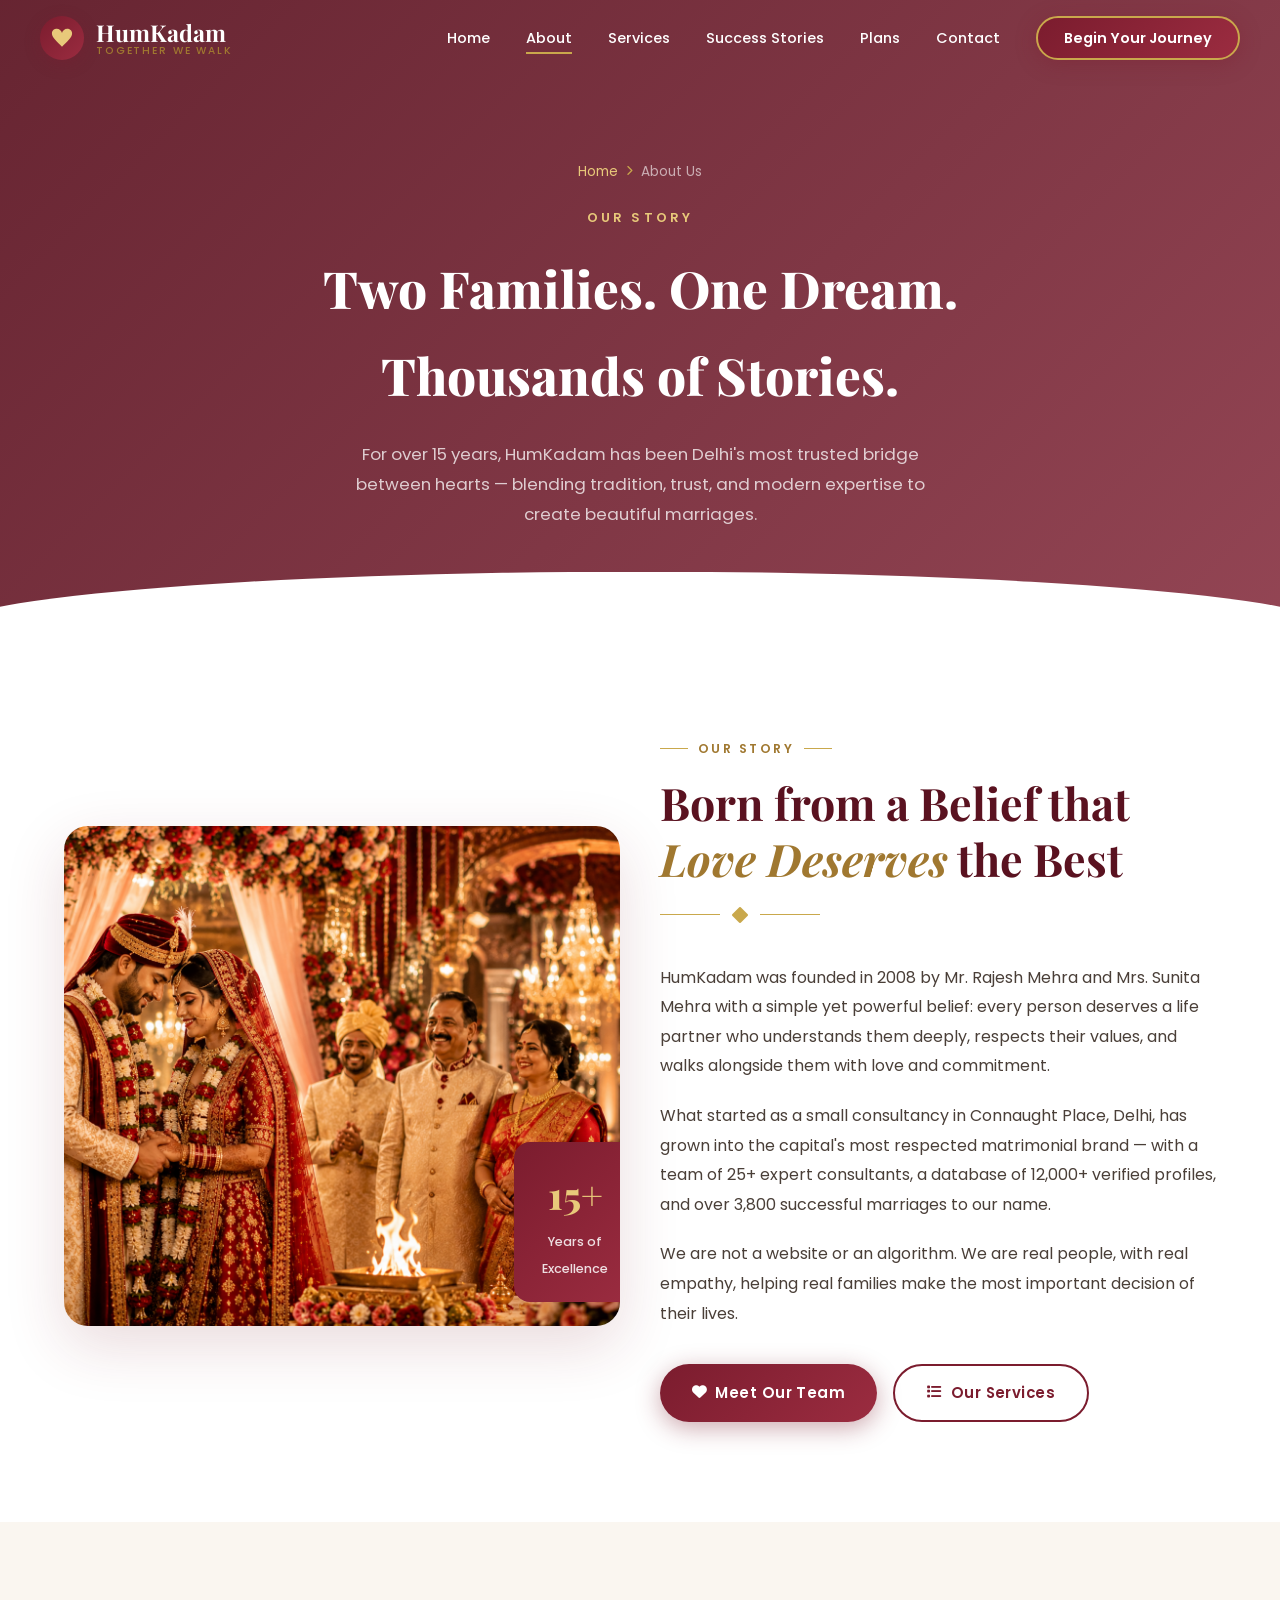
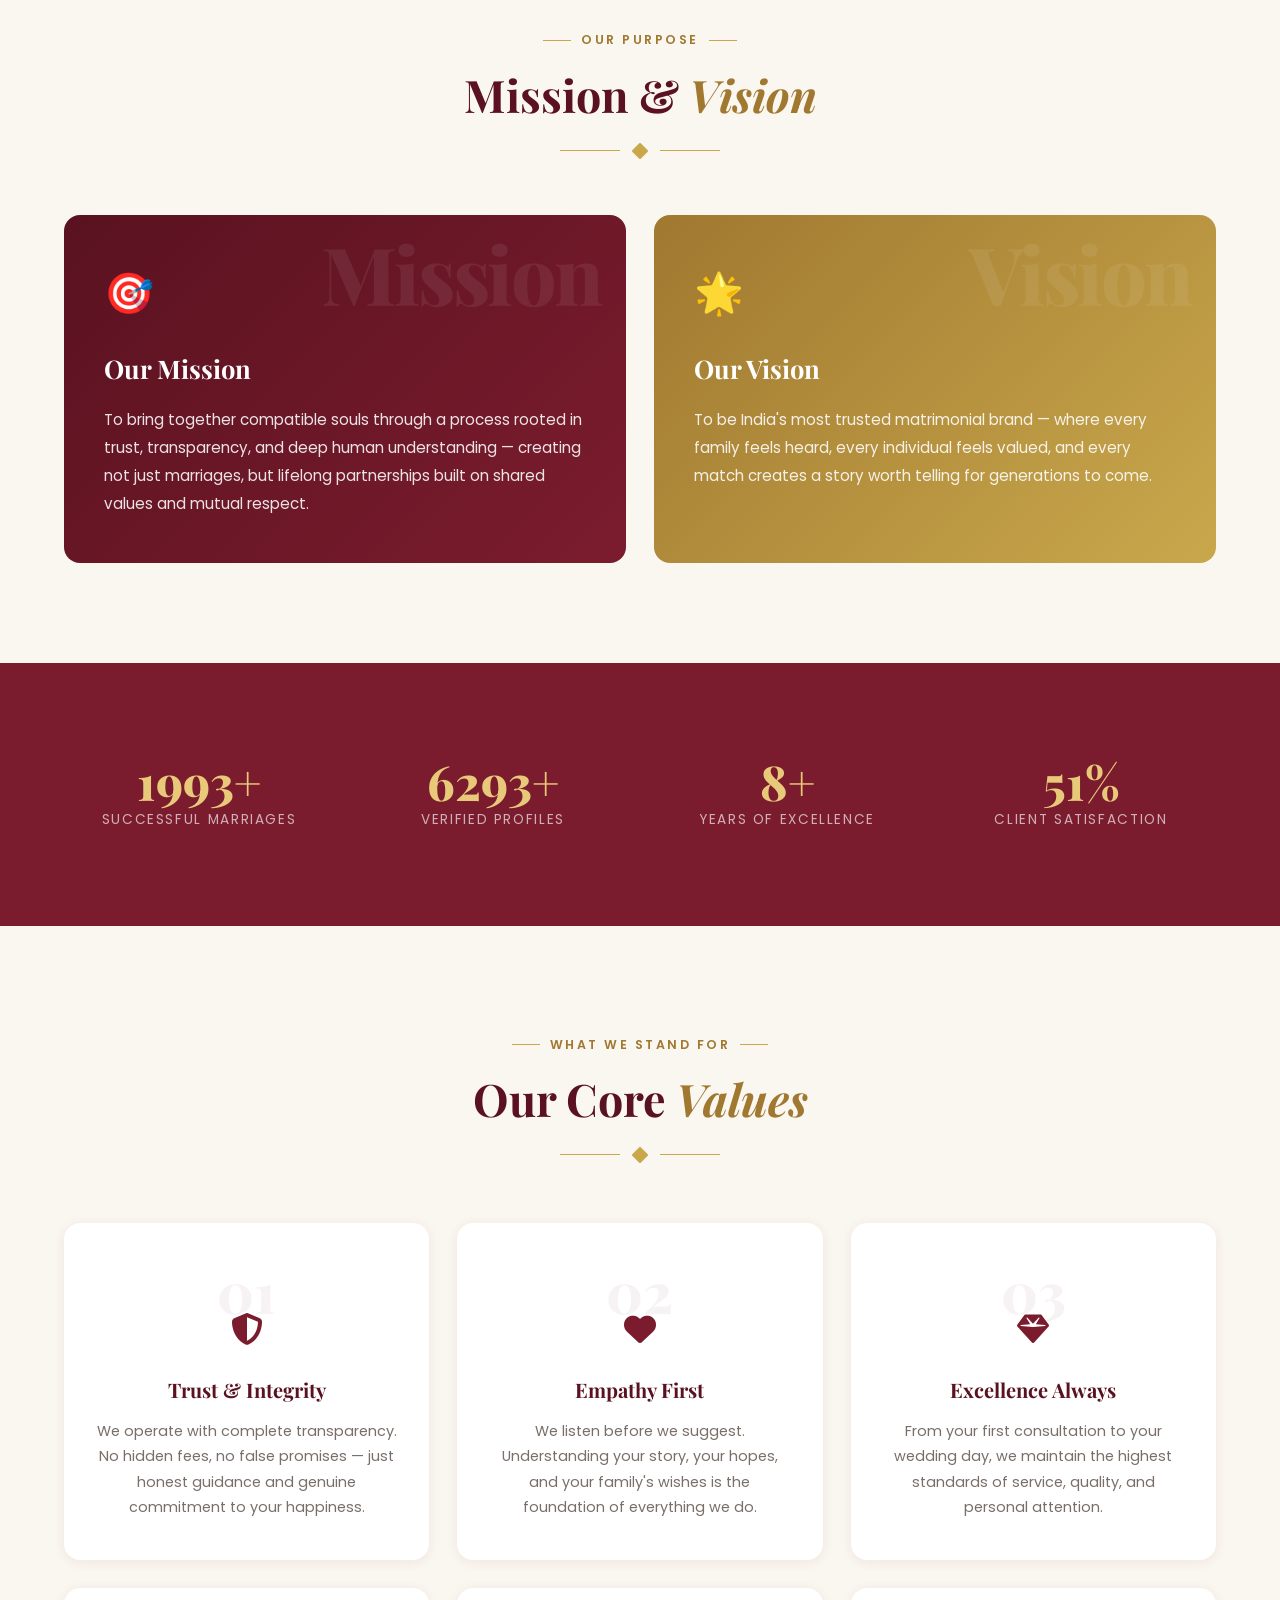
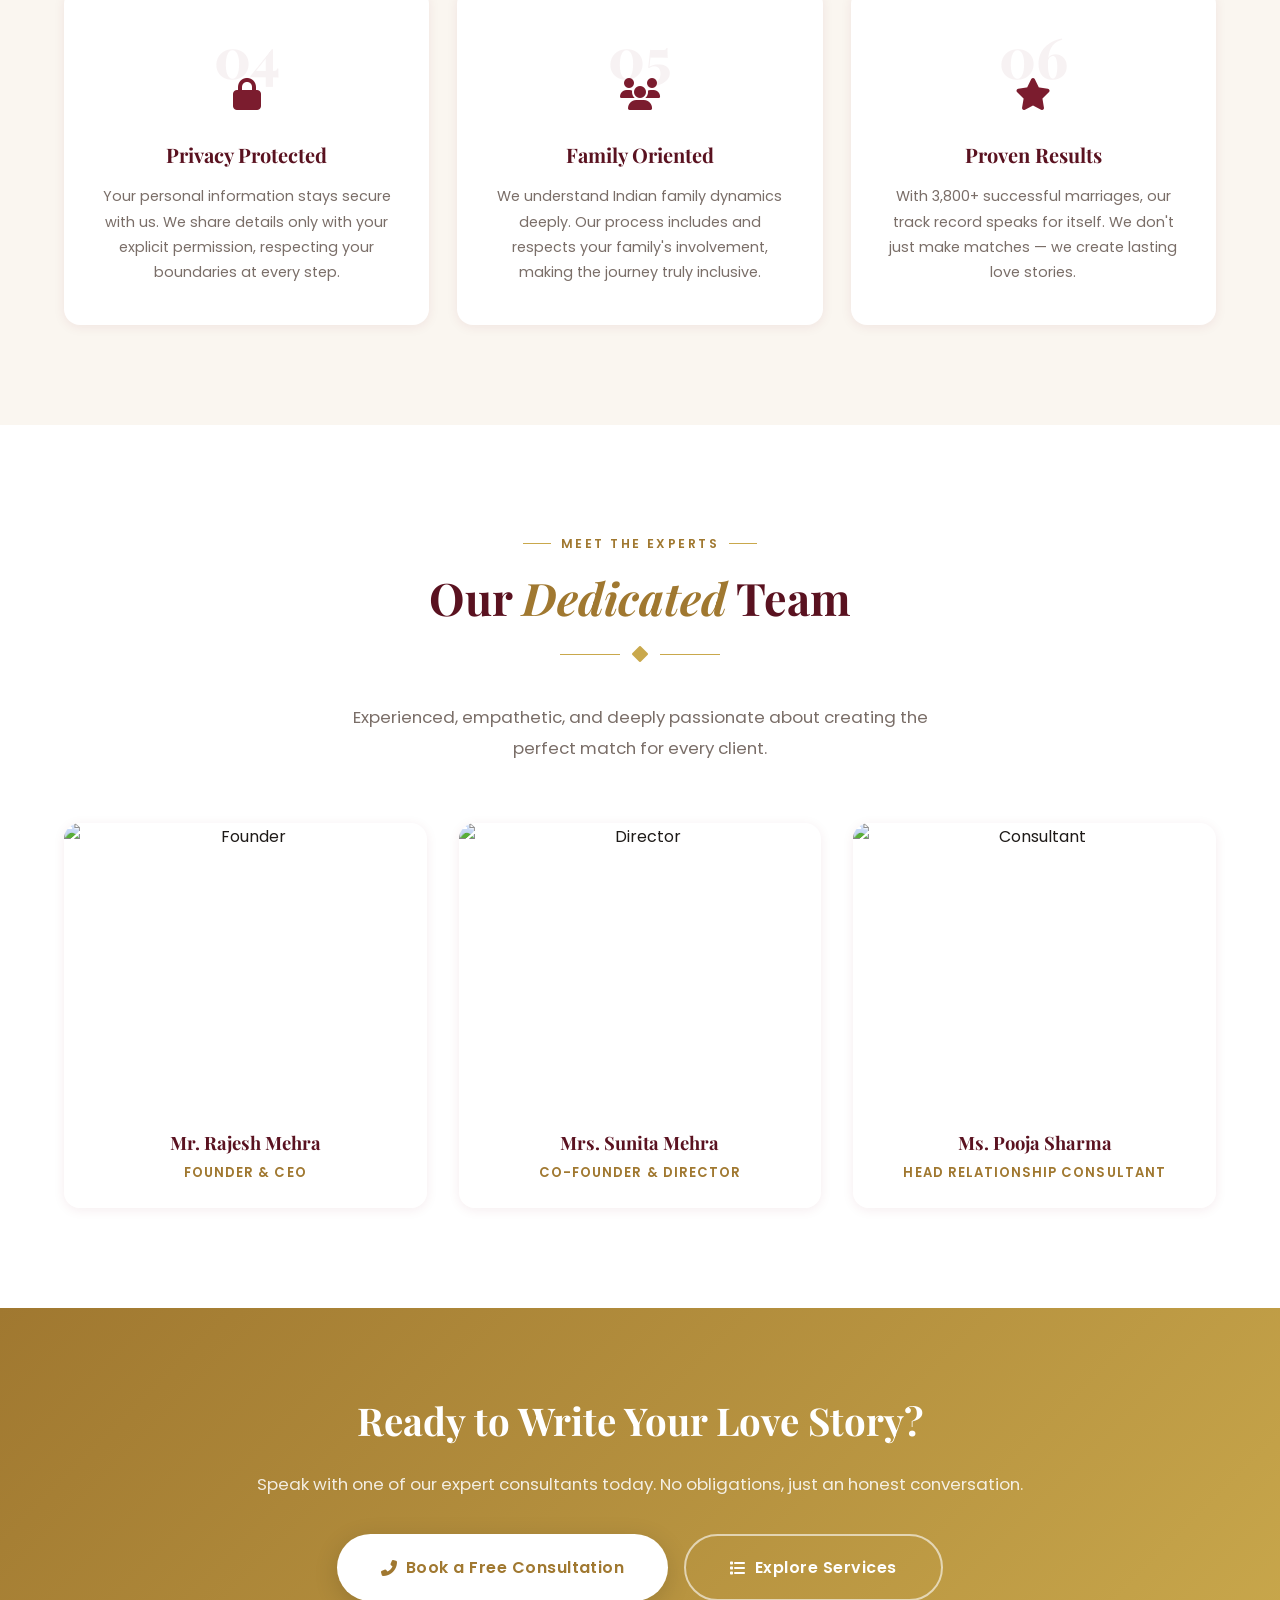
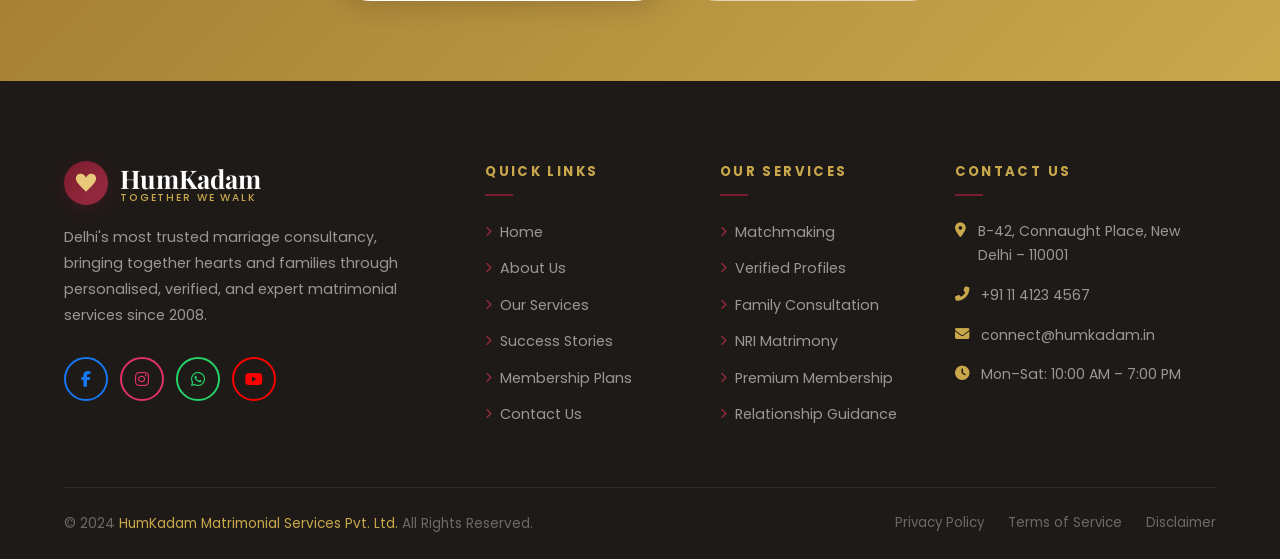
==== about.html @ 9e3611af "first commit" ====
<!DOCTYPE html>
<html lang="en">
<head>
  <meta charset="UTF-8" />
  <meta name="viewport" content="width=device-width, initial-scale=1.0" />
  <title>About Us – HumKadam | Delhi's Trusted Marriage Consultancy</title>
  <meta name="description" content="Learn about HumKadam, Delhi's most trusted marriage consultancy. Our mission, values, expert team, and 15+ years of bringing hearts together." />
  <link rel="stylesheet" href="css/style.css" />
  <link rel="stylesheet" href="https://cdnjs.cloudflare.com/ajax/libs/font-awesome/6.5.1/css/all.min.css" />
  <style>
    .about-mission { background: var(--white); }
    .mission-vision-grid {
      display: grid;
      grid-template-columns: 1fr 1fr;
      gap: 28px;
      margin-top: 56px;
    }
    .mv-card {
      border-radius: var(--radius-md);
      padding: 44px 40px;
      position: relative;
      overflow: hidden;
    }
    .mv-card.mission { background: linear-gradient(135deg, var(--maroon-dark), var(--maroon)); color: #fff; }
    .mv-card.vision { background: linear-gradient(135deg, var(--gold-dark), var(--gold)); color: #fff; }
    .mv-card::before {
      content: attr(data-label);
      position: absolute;
      top: -10px; right: 24px;
      font-family: var(--font-display);
      font-size: 5rem;
      font-weight: 800;
      opacity: 0.07;
      letter-spacing: -0.03em;
      pointer-events: none;
    }
    .mv-icon { font-size: 2.5rem; margin-bottom: 20px; }
    .mv-card h3 { font-family: var(--font-display); font-size: 1.6rem; margin-bottom: 16px; }
    .mv-card p { font-size: 0.95rem; line-height: 1.85; opacity: 0.88; }
    .trust-numbers { background: var(--maroon); padding: 70px 0; }
    .trust-numbers-grid { display: grid; grid-template-columns: repeat(4, 1fr); gap: 24px; text-align: center; }
    .trust-num-item { padding: 24px 16px; }
    .trust-num-item .big { font-family: var(--font-display); font-size: 3rem; font-weight: 800; color: var(--gold-light); display: block; line-height: 1; }
    .trust-num-item .label { font-size: 0.85rem; color: rgba(255,255,255,0.65); margin-top: 8px; text-transform: uppercase; letter-spacing: 0.12em; }
    @media (max-width: 768px) {
      .mission-vision-grid { grid-template-columns: 1fr; }
      .trust-numbers-grid { grid-template-columns: repeat(2, 1fr); }
    }
  </style>
</head>
<body>

  <nav class="navbar scrolled" id="navbar" data-transparent="false">
    <div class="nav-inner">
      <a class="nav-logo" href="index.html">
        <div class="nav-logo-icon">
          <svg viewBox="0 0 24 24"><path d="M12 21.593c-5.63-5.539-11-10.297-11-14.402 0-3.791 3.068-5.191 5.281-5.191 1.312 0 4.151.501 5.719 4.457 1.59-3.968 4.464-4.447 5.726-4.447 2.54 0 5.274 1.621 5.274 5.181 0 4.069-5.136 8.625-11 14.402z"/></svg>
        </div>
        <div class="nav-logo-text">
          <span class="nav-logo-name">HumKadam</span>
          <span class="nav-logo-tagline">Together We Walk</span>
        </div>
      </a>
      <ul class="nav-links">
        <li><a href="index.html">Home</a></li>
        <li><a href="about.html" class="active">About</a></li>
        <li><a href="services.html">Services</a></li>
        <li><a href="success-stories.html">Success Stories</a></li>
        <li><a href="plans.html">Plans</a></li>
        <li><a href="contact.html">Contact</a></li>
        <li><a href="contact.html" class="nav-cta">Begin Your Journey</a></li>
      </ul>
      <button class="hamburger" id="hamburger"><span></span><span></span><span></span></button>
    </div>
  </nav>
  <div class="mobile-menu" id="mobileMenu">
    <a href="index.html">Home</a><a href="about.html">About Us</a>
    <a href="services.html">Services</a><a href="success-stories.html">Success Stories</a>
    <a href="plans.html">Plans</a><a href="contact.html">Contact</a>
    <a href="contact.html" class="nav-cta">Begin Your Journey</a>
  </div>

  <!-- PAGE HERO -->
  <section class="page-hero">
    <div class="container">
      <div class="breadcrumb">
        <a href="index.html">Home</a>
        <i class="fas fa-chevron-right"></i>
        <span>About Us</span>
      </div>
      <div class="page-hero-subtitle">Our Story</div>
      <h1>Two Families. One Dream.<br>Thousands of Stories.</h1>
      <p>For over 15 years, HumKadam has been Delhi's most trusted bridge between hearts — blending tradition, trust, and modern expertise to create beautiful marriages.</p>
    </div>
  </section>

  <!-- ABOUT INTRO -->
  <section class="section-pad about-intro">
    <div class="container">
      <div class="grid-2">
        <div class="about-story-img fade-up">
          <img src="images/Hero Section bg .png" alt="HumKadam Office" loading="lazy" />
          <div class="img-badge">
            <span class="big-num">15+</span>
            <span class="badge-label">Years of<br>Excellence</span>
          </div>
        </div>
        <div class="fade-up delay-2">
          <span class="section-label">Our Story</span>
          <h2 class="section-title">Born from a Belief that <span>Love Deserves</span> the Best</h2>
          <div class="ornament" style="justify-content:flex-start"><span></span><i class="fas fa-diamond"></i><span></span></div>
          <p style="color:var(--text-mid);line-height:1.85;margin-bottom:20px;">
            HumKadam was founded in 2008 by Mr. Rajesh Mehra and Mrs. Sunita Mehra with a simple yet powerful belief: every person deserves a life partner who understands them deeply, respects their values, and walks alongside them with love and commitment.
          </p>
          <p style="color:var(--text-mid);line-height:1.85;margin-bottom:20px;">
            What started as a small consultancy in Connaught Place, Delhi, has grown into the capital's most respected matrimonial brand — with a team of 25+ expert consultants, a database of 12,000+ verified profiles, and over 3,800 successful marriages to our name.
          </p>
          <p style="color:var(--text-mid);line-height:1.85;margin-bottom:36px;">
            We are not a website or an algorithm. We are real people, with real empathy, helping real families make the most important decision of their lives.
          </p>
          <div style="display:flex;gap:16px;flex-wrap:wrap;">
            <a href="contact.html" class="btn btn-primary"><i class="fas fa-heart"></i> Meet Our Team</a>
            <a href="services.html" class="btn btn-outline-maroon"><i class="fas fa-list"></i> Our Services</a>
          </div>
        </div>
      </div>
    </div>
  </section>

  <!-- MISSION & VISION -->
  <section class="section-pad about-mission" style="background:var(--beige)">
    <div class="container">
      <div class="text-center fade-up">
        <span class="section-label">Our Purpose</span>
        <h2 class="section-title">Mission & <span>Vision</span></h2>
        <div class="ornament"><span></span><i class="fas fa-diamond"></i><span></span></div>
      </div>
      <div class="mission-vision-grid">
        <div class="mv-card mission fade-up delay-1" data-label="Mission">
          <div class="mv-icon">🎯</div>
          <h3>Our Mission</h3>
          <p>To bring together compatible souls through a process rooted in trust, transparency, and deep human understanding — creating not just marriages, but lifelong partnerships built on shared values and mutual respect.</p>
        </div>
        <div class="mv-card vision fade-up delay-2" data-label="Vision">
          <div class="mv-icon">🌟</div>
          <h3>Our Vision</h3>
          <p>To be India's most trusted matrimonial brand — where every family feels heard, every individual feels valued, and every match creates a story worth telling for generations to come.</p>
        </div>
      </div>
    </div>
  </section>

  <!-- TRUST NUMBERS -->
  <section class="trust-numbers">
    <div class="container">
      <div class="trust-numbers-grid">
        <div class="trust-num-item fade-up delay-1">
          <span class="big" data-count="3800" data-suffix="+">3800+</span>
          <span class="label">Successful Marriages</span>
        </div>
        <div class="trust-num-item fade-up delay-2">
          <span class="big" data-count="12000" data-suffix="+">12000+</span>
          <span class="label">Verified Profiles</span>
        </div>
        <div class="trust-num-item fade-up delay-3">
          <span class="big" data-count="15" data-suffix="+">15+</span>
          <span class="label">Years of Excellence</span>
        </div>
        <div class="trust-num-item fade-up delay-4">
          <span class="big" data-count="98" data-suffix="%">98%</span>
          <span class="label">Client Satisfaction</span>
        </div>
      </div>
    </div>
  </section>

  <!-- VALUES -->
  <section class="section-pad about-values">
    <div class="container">
      <div class="text-center fade-up">
        <span class="section-label">What We Stand For</span>
        <h2 class="section-title">Our Core <span>Values</span></h2>
        <div class="ornament"><span></span><i class="fas fa-diamond"></i><span></span></div>
      </div>
      <div class="values-grid">
        <div class="value-card fade-up delay-1">
          <div class="value-number">01</div>
          <div class="value-icon"><i class="fas fa-shield-alt"></i></div>
          <h3>Trust & Integrity</h3>
          <p>We operate with complete transparency. No hidden fees, no false promises — just honest guidance and genuine commitment to your happiness.</p>
        </div>
        <div class="value-card fade-up delay-2">
          <div class="value-number">02</div>
          <div class="value-icon"><i class="fas fa-heart"></i></div>
          <h3>Empathy First</h3>
          <p>We listen before we suggest. Understanding your story, your hopes, and your family's wishes is the foundation of everything we do.</p>
        </div>
        <div class="value-card fade-up delay-3">
          <div class="value-number">03</div>
          <div class="value-icon"><i class="fas fa-gem"></i></div>
          <h3>Excellence Always</h3>
          <p>From your first consultation to your wedding day, we maintain the highest standards of service, quality, and personal attention.</p>
        </div>
        <div class="value-card fade-up delay-1">
          <div class="value-number">04</div>
          <div class="value-icon"><i class="fas fa-lock"></i></div>
          <h3>Privacy Protected</h3>
          <p>Your personal information stays secure with us. We share details only with your explicit permission, respecting your boundaries at every step.</p>
        </div>
        <div class="value-card fade-up delay-2">
          <div class="value-number">05</div>
          <div class="value-icon"><i class="fas fa-users"></i></div>
          <h3>Family Oriented</h3>
          <p>We understand Indian family dynamics deeply. Our process includes and respects your family's involvement, making the journey truly inclusive.</p>
        </div>
        <div class="value-card fade-up delay-3">
          <div class="value-number">06</div>
          <div class="value-icon"><i class="fas fa-star"></i></div>
          <h3>Proven Results</h3>
          <p>With 3,800+ successful marriages, our track record speaks for itself. We don't just make matches — we create lasting love stories.</p>
        </div>
      </div>
    </div>
  </section>

  <!-- TEAM -->
  <section class="section-pad team-section">
    <div class="container">
      <div class="text-center fade-up">
        <span class="section-label">Meet the Experts</span>
        <h2 class="section-title">Our <span>Dedicated</span> Team</h2>
        <div class="ornament"><span></span><i class="fas fa-diamond"></i><span></span></div>
        <p class="section-desc centered">Experienced, empathetic, and deeply passionate about creating the perfect match for every client.</p>
      </div>
      <div class="team-grid">
        <div class="team-card fade-up delay-1">
          <div class="team-img">
            <img src="https://images.unsplash.com/photo-1560250097-0b93528c311a?w=500&q=80" alt="Founder" loading="lazy" />
            <div class="team-overlay">
              <a href="#" class="social-btn"><i class="fab fa-linkedin-in"></i></a>
              <a href="#" class="social-btn"><i class="fab fa-instagram"></i></a>
            </div>
          </div>
          <div class="team-info">
            <h3>Mr. Rajesh Mehra</h3>
            <p class="team-role">Founder & CEO</p>
          </div>
        </div>
        <div class="team-card fade-up delay-2">
          <div class="team-img">
            <img src="https://images.unsplash.com/photo-1573496359142-b8d87734a5a2?w=500&q=80" alt="Director" loading="lazy" />
            <div class="team-overlay">
              <a href="#" class="social-btn"><i class="fab fa-linkedin-in"></i></a>
              <a href="#" class="social-btn"><i class="fab fa-instagram"></i></a>
            </div>
          </div>
          <div class="team-info">
            <h3>Mrs. Sunita Mehra</h3>
            <p class="team-role">Co-Founder & Director</p>
          </div>
        </div>
        <div class="team-card fade-up delay-3">
          <div class="team-img">
            <img src="https://images.unsplash.com/photo-1551836022-d5d88e9218df?w=500&q=80" alt="Consultant" loading="lazy" />
            <div class="team-overlay">
              <a href="#" class="social-btn"><i class="fab fa-linkedin-in"></i></a>
              <a href="#" class="social-btn"><i class="fab fa-instagram"></i></a>
            </div>
          </div>
          <div class="team-info">
            <h3>Ms. Pooja Sharma</h3>
            <p class="team-role">Head Relationship Consultant</p>
          </div>
        </div>
      </div>
    </div>
  </section>

  <!-- CTA BANNER -->
  <section class="cta-banner">
    <div class="container">
      <h2>Ready to Write Your Love Story?</h2>
      <p>Speak with one of our expert consultants today. No obligations, just an honest conversation.</p>
      <div class="cta-actions">
        <a href="contact.html" class="btn btn-white btn-lg"><i class="fas fa-phone-alt"></i> Book a Free Consultation</a>
        <a href="services.html" class="btn btn-outline btn-lg"><i class="fas fa-list"></i> Explore Services</a>
      </div>
    </div>
  </section>

  <!-- FOOTER -->
  <footer class="footer">
    <div class="container">
      <div class="footer-grid">
        <div>
          <a class="nav-logo footer-brand" href="index.html">
            <div class="nav-logo-icon"><svg viewBox="0 0 24 24"><path d="M12 21.593c-5.63-5.539-11-10.297-11-14.402 0-3.791 3.068-5.191 5.281-5.191 1.312 0 4.151.501 5.719 4.457 1.59-3.968 4.464-4.447 5.726-4.447 2.54 0 5.274 1.621 5.274 5.181 0 4.069-5.136 8.625-11 14.402z"/></svg></div>
            <div class="nav-logo-text"><span class="nav-logo-name">HumKadam</span><span class="nav-logo-tagline">Together We Walk</span></div>
          </a>
          <p class="footer-about">Delhi's most trusted marriage consultancy, bringing together hearts and families through personalised, verified, and expert matrimonial services since 2008.</p>
          <div class="social-links">
            <a href="#" class="social-link fb"><i class="fab fa-facebook-f"></i></a>
            <a href="#" class="social-link ig"><i class="fab fa-instagram"></i></a>
            <a href="#" class="social-link wa"><i class="fab fa-whatsapp"></i></a>
            <a href="#" class="social-link yt"><i class="fab fa-youtube"></i></a>
          </div>
        </div>
        <div class="footer-col"><h4>Quick Links</h4><ul class="footer-links">
          <li><a href="index.html"><i class="fas fa-chevron-right"></i> Home</a></li>
          <li><a href="about.html"><i class="fas fa-chevron-right"></i> About Us</a></li>
          <li><a href="services.html"><i class="fas fa-chevron-right"></i> Our Services</a></li>
          <li><a href="success-stories.html"><i class="fas fa-chevron-right"></i> Success Stories</a></li>
          <li><a href="plans.html"><i class="fas fa-chevron-right"></i> Membership Plans</a></li>
          <li><a href="contact.html"><i class="fas fa-chevron-right"></i> Contact Us</a></li>
        </ul></div>
        <div class="footer-col"><h4>Our Services</h4><ul class="footer-links">
          <li><a href="services.html"><i class="fas fa-chevron-right"></i> Matchmaking</a></li>
          <li><a href="services.html"><i class="fas fa-chevron-right"></i> Verified Profiles</a></li>
          <li><a href="services.html"><i class="fas fa-chevron-right"></i> Family Consultation</a></li>
          <li><a href="services.html"><i class="fas fa-chevron-right"></i> NRI Matrimony</a></li>
          <li><a href="services.html"><i class="fas fa-chevron-right"></i> Premium Membership</a></li>
          <li><a href="services.html"><i class="fas fa-chevron-right"></i> Relationship Guidance</a></li>
        </ul></div>
        <div class="footer-col"><h4>Contact Us</h4><div class="footer-contact-items">
          <div class="footer-contact-item"><i class="fas fa-map-marker-alt"></i><span>B-42, Connaught Place, New Delhi – 110001</span></div>
          <div class="footer-contact-item"><i class="fas fa-phone-alt"></i><a href="tel:+911141234567">+91 11 4123 4567</a></div>
          <div class="footer-contact-item"><i class="fas fa-envelope"></i><a href="mailto:connect@humkadam.in">connect@humkadam.in</a></div>
          <div class="footer-contact-item"><i class="fas fa-clock"></i><span>Mon–Sat: 10:00 AM – 7:00 PM</span></div>
        </div></div>
      </div>
      <div class="footer-bottom">
        <p class="footer-copy">© 2024 <span>HumKadam Matrimonial Services Pvt. Ltd.</span> All Rights Reserved.</p>
        <div class="footer-bottom-links"><a href="#">Privacy Policy</a><a href="#">Terms of Service</a><a href="#">Disclaimer</a></div>
      </div>
    </div>
  </footer>

  <button class="back-top" id="backTop"><i class="fas fa-chevron-up"></i></button>
  <script src="js/script.js"></script>
</body>
</html>
---- css/style.css ----
/* ===================================================
   HumKadam - Premium Matrimonial Consultancy
   Main Stylesheet
   =================================================== */

/* --- Google Fonts Import --- */
@import url('https://fonts.googleapis.com/css2?family=Playfair+Display:ital,wght@0,400;0,500;0,600;0,700;0,800;1,400;1,600&family=Poppins:wght@300;400;500;600;700&display=swap');

/* --- CSS Variables --- */
:root {
  --gold:       #C9A84C;
  --gold-light: #E8C97A;
  --gold-dark:  #A07830;
  --maroon:     #7B1C2E;
  --maroon-dark:#5A1220;
  --maroon-light:#9B2C40;
  --white:      #FFFFFF;
  --beige:      #FAF6F0;
  --beige-dark: #F0E8DC;
  --text-dark:  #1E1A18;
  --text-mid:   #4A3F38;
  --text-light: #7A6E68;
  --shadow-sm:  0 2px 12px rgba(123,28,46,0.08);
  --shadow-md:  0 8px 32px rgba(123,28,46,0.12);
  --shadow-lg:  0 20px 60px rgba(123,28,46,0.16);
  --transition: all 0.35s cubic-bezier(0.4, 0, 0.2, 1);
  --radius-sm:  8px;
  --radius-md:  16px;
  --radius-lg:  24px;
  --radius-xl:  40px;
  --font-display: 'Playfair Display', Georgia, serif;
  --font-body:    'Poppins', sans-serif;
}

/* --- Reset & Base --- */
*, *::before, *::after { box-sizing: border-box; margin: 0; padding: 0; }
html { scroll-behavior: smooth; font-size: 16px; }
body {
  font-family: var(--font-body);
  color: var(--text-dark);
  background: var(--white);
  line-height: 1.7;
  overflow-x: hidden;
}
img { max-width: 100%; height: auto; display: block; }
a { text-decoration: none; color: inherit; }
ul { list-style: none; }
button { cursor: pointer; border: none; background: none; font-family: var(--font-body); }

/* --- Utility Classes --- */
.container { max-width: 1200px; margin: 0 auto; padding: 0 24px; }
.section-pad { padding: 100px 0; }
.section-pad-sm { padding: 70px 0; }
.text-center { text-align: center; }
.flex { display: flex; }
.flex-center { display: flex; align-items: center; justify-content: center; }
.grid-2 { display: grid; grid-template-columns: 1fr 1fr; gap: 40px; align-items: center; }
.grid-3 { display: grid; grid-template-columns: repeat(3, 1fr); gap: 32px; }
.grid-4 { display: grid; grid-template-columns: repeat(4, 1fr); gap: 28px; }

/* --- Section Labels & Headings --- */
.section-label {
  display: inline-flex;
  align-items: center;
  gap: 10px;
  font-size: 0.78rem;
  font-weight: 600;
  letter-spacing: 0.2em;
  text-transform: uppercase;
  color: var(--gold-dark);
  margin-bottom: 16px;
}
.section-label::before,
.section-label::after {
  content: '';
  display: block;
  width: 28px;
  height: 1px;
  background: var(--gold);
}
.section-title {
  font-family: var(--font-display);
  font-size: clamp(2rem, 3.5vw, 3rem);
  font-weight: 700;
  color: var(--maroon-dark);
  line-height: 1.25;
  margin-bottom: 20px;
}
.section-title span { color: var(--gold-dark); font-style: italic; }
.section-desc {
  font-size: 1.05rem;
  color: var(--text-light);
  max-width: 600px;
  line-height: 1.8;
}
.section-desc.centered { margin: 0 auto; }

/* --- Divider Ornament --- */
.ornament {
  display: flex;
  align-items: center;
  justify-content: center;
  gap: 12px;
  margin: 16px 0 40px;
}
.ornament span { display: block; height: 1px; width: 60px; background: var(--gold); }
.ornament i { color: var(--gold); font-size: 1rem; }

/* =============================================
   NAVBAR
   ============================================= */
.navbar {
  position: fixed;
  top: 0; left: 0; right: 0;
  z-index: 1000;
  padding: 0 24px;
  transition: var(--transition);
}
.navbar.transparent { background: transparent; }
.navbar.scrolled {
  background: #ffffff;
  box-shadow: 0 2px 24px rgba(123,28,46,0.1);
  backdrop-filter: blur(12px);
}
.nav-inner {
  max-width: 1200px;
  margin: 0 auto;
  display: flex;
  align-items: center;
  justify-content: space-between;
  height: 76px;
}
.nav-logo {
  display: flex;
  align-items: center;
  gap: 12px;
}
.nav-logo-icon {
  width: 44px; height: 44px;
  background: linear-gradient(135deg, var(--maroon), var(--maroon-light));
  border-radius: 50%;
  display: flex; align-items: center; justify-content: center;
  box-shadow: 0 4px 16px rgba(123,28,46,0.3);
}
.nav-logo-icon svg { width: 22px; height: 22px; fill: var(--gold-light); }
.nav-logo-text { display: flex; flex-direction: column; line-height: 1.1; }
.nav-logo-name {
  font-family: var(--font-display);
  font-size: 1.45rem;
  font-weight: 700;
  color: var(--maroon);
}
.navbar.transparent .nav-logo-name { color: #fff; }
.navbar.scrolled .nav-logo-name { color: var(--maroon); }
.navbar:not(.transparent):not(.scrolled) .nav-logo-name { color: #fff; }
.navbar.scrolled .nav-logo-name { color: #fff !important; }
.nav-logo-tagline {
  font-size: 0.65rem;
  letter-spacing: 0.18em;
  text-transform: uppercase;
  color: var(--gold-dark);
  font-weight: 500;
}
.navbar.transparent .nav-logo-tagline { color: var(--gold-light); }

.nav-links {
  display: flex;
  align-items: center;
  gap: 36px;
}
.nav-links a {
  font-size: 0.9rem;
  font-weight: 500;
  color: var(--text-dark);
  position: relative;
  padding: 4px 0;
  transition: color 0.25s;
}
.navbar.transparent .nav-links a { color: rgba(255,255,255,0.9); }
.navbar.scrolled .nav-links a { color: var(--text-dark); }
.navbar:not(.transparent):not(.scrolled) .nav-links a { color: #fff; }
.navbar.scrolled .nav-links a { color: var(--text-dark) !important; }
.nav-links a::after {
  content: '';
  position: absolute;
  bottom: -2px; left: 0;
  width: 0; height: 2px;
  background: var(--gold);
  transition: width 0.3s ease;
}
.nav-links a:hover::after,
.nav-links a.active::after { width: 100%; }
.nav-links a:hover { color: var(--gold-dark); }
.nav-links a.active { color: var(--gold-dark); }
.navbar.transparent .nav-links a:hover { color: var(--gold-light); }

.nav-cta {
  background: linear-gradient(135deg, var(--maroon), var(--maroon-light));
  color: #fff !important;
  padding: 10px 26px !important;
  border-radius: 50px;
  font-weight: 600 !important;
  box-shadow: 0 4px 20px rgba(123,28,46,0.35);
  transition: var(--transition) !important;
  border: 2px solid var(--gold);
}
.nav-cta::after { display: none !important; }
.navbar.scrolled .nav-cta {
  background: linear-gradient(135deg, var(--text-dark), #000);
  color: #000 !important;
  border-color: var(--text-dark);
  text-shadow: none;
}
.nav-cta:hover {
  transform: translateY(-2px);
  box-shadow: 0 8px 28px rgba(123,28,46,0.45) !important;
  color: var(--gold-light) !important;
  background: linear-gradient(135deg, var(--gold-dark), var(--gold));
  border-color: var(--gold-dark);
}

/* Hamburger */
.hamburger {
  display: none;
  flex-direction: column;
  gap: 5px;
  cursor: pointer;
  padding: 4px;
}
.hamburger span {
  display: block;
  width: 26px; height: 2px;
  background: var(--maroon);
  border-radius: 2px;
  transition: var(--transition);
}
.navbar.transparent .hamburger span { background: #fff; }
.hamburger.open span:nth-child(1) { transform: rotate(45deg) translate(5px, 5px); }
.hamburger.open span:nth-child(2) { opacity: 0; transform: translateX(-8px); }
.hamburger.open span:nth-child(3) { transform: rotate(-45deg) translate(5px, -5px); }

/* Mobile Menu */
.mobile-menu {
  display: none;
  position: fixed;
  top: 76px; left: 0; right: 0;
  background: rgba(255,255,255,0.98);
  backdrop-filter: blur(20px);
  padding: 24px;
  box-shadow: var(--shadow-md);
  flex-direction: column;
  gap: 4px;
  z-index: 999;
}
.mobile-menu.open { display: flex; }
.mobile-menu a {
  padding: 14px 16px;
  font-weight: 500;
  color: var(--text-dark);
  border-radius: var(--radius-sm);
  transition: var(--transition);
  border-bottom: 1px solid var(--beige-dark);
}
.mobile-menu a:last-child { border-bottom: none; }
.mobile-menu a:hover { background: var(--beige); color: var(--maroon); }
.mobile-menu .nav-cta {
  background: linear-gradient(135deg, var(--maroon), var(--maroon-light)) !important;
  color: #fff !important;
  text-align: center;
  margin-top: 8px;
  border: none;
}

/* =============================================
   BUTTONS
   ============================================= */
.btn {
  display: inline-flex;
  align-items: center;
  gap: 8px;
  padding: 14px 32px;
  border-radius: 50px;
  font-family: var(--font-body);
  font-weight: 600;
  font-size: 0.93rem;
  letter-spacing: 0.03em;
  transition: var(--transition);
  cursor: pointer;
}
.btn-primary {
  background: linear-gradient(135deg, var(--maroon), var(--maroon-light));
  color: #fff;
  box-shadow: 0 6px 24px rgba(123,28,46,0.38);
}
.btn-primary:hover {
  transform: translateY(-3px);
  box-shadow: 0 12px 36px rgba(123,28,46,0.48);
  color: var(--gold-light);
}
.btn-gold {
  background: linear-gradient(135deg, var(--gold-dark), var(--gold));
  color: #fff;
  box-shadow: 0 6px 24px rgba(201,168,76,0.4);
}
.btn-gold:hover {
  transform: translateY(-3px);
  box-shadow: 0 12px 36px rgba(201,168,76,0.5);
}
.btn-outline {
  background: transparent;
  color: #fff;
  border: 2px solid rgba(255,255,255,0.6);
}
.btn-outline:hover {
  background: rgba(255,255,255,0.12);
  border-color: rgba(255,255,255,0.9);
  transform: translateY(-2px);
}
.btn-outline-maroon {
  background: transparent;
  color: var(--maroon);
  border: 2px solid var(--maroon);
}
.btn-outline-maroon:hover {
  background: var(--maroon);
  color: #fff;
  transform: translateY(-2px);
  box-shadow: var(--shadow-md);
}
.btn-sm { padding: 10px 22px; font-size: 0.85rem; }
.btn-lg { padding: 18px 44px; font-size: 1rem; }

/* =============================================
   HERO — HOME
   ============================================= */
.hero {
  position: relative;
  min-height: 100vh;
  display: flex;
  align-items: center;
  overflow: hidden;
}
.hero-bg {
  position: absolute;
  inset: 0;
  background: 
    linear-gradient(135deg, rgba(90,18,32,0.88) 0%, rgba(123,28,46,0.75) 50%, rgba(30,10,14,0.85) 100%),
    url('https://images.unsplash.com/photo-1583939003579-730e3918a45a?w=1600&q=80') center/cover no-repeat;
  z-index: 0;
}
.hero-bg::after {
  content: '';
  position: absolute;
  inset: 0;
  background: radial-gradient(ellipse at 70% 50%, rgba(201,168,76,0.08) 0%, transparent 60%);
}
.hero-particles {
  position: absolute;
  inset: 0;
  z-index: 1;
  pointer-events: none;
  overflow: hidden;
}
.hero-particle {
  position: absolute;
  width: 4px; height: 4px;
  background: var(--gold);
  border-radius: 50%;
  opacity: 0.4;
  animation: floatUp linear infinite;
}
@keyframes floatUp {
  0% { transform: translateY(100vh) scale(0); opacity: 0; }
  10% { opacity: 0.4; }
  90% { opacity: 0.2; }
  100% { transform: translateY(-20vh) scale(1); opacity: 0; }
}
.hero-content {
  position: relative;
  z-index: 2;
  max-width: 1200px;
  margin: 0 auto;
  padding: 120px 24px 80px;
  display: grid;
  grid-template-columns: 1fr 420px;
  gap: 60px;
  align-items: center;
  width: 100%;
}
.hero-text .badge {
  display: inline-flex;
  align-items: center;
  gap: 8px;
  background: rgba(201,168,76,0.15);
  border: 1px solid rgba(201,168,76,0.35);
  color: var(--gold-light);
  font-size: 0.78rem;
  font-weight: 600;
  letter-spacing: 0.2em;
  text-transform: uppercase;
  padding: 7px 18px;
  border-radius: 50px;
  margin-bottom: 28px;
  backdrop-filter: blur(8px);
}
.hero-title {
  font-family: var(--font-display);
  font-size: clamp(2.4rem, 4.5vw, 4rem);
  font-weight: 800;
  color: #fff;
  line-height: 1.18;
  margin-bottom: 24px;
}
.hero-title em {
  font-style: italic;
  color: var(--gold-light);
}
.hero-desc {
  font-size: 1.1rem;
  color: rgba(255,255,255,0.78);
  line-height: 1.85;
  margin-bottom: 40px;
  max-width: 520px;
}
.hero-actions { display: flex; gap: 16px; flex-wrap: wrap; margin-bottom: 56px; }
.hero-stats {
  display: flex;
  gap: 40px;
  padding-top: 32px;
  border-top: 1px solid rgba(255,255,255,0.12);
}
.hero-stat-num {
  font-family: var(--font-display);
  font-size: 2.2rem;
  font-weight: 700;
  color: var(--gold-light);
  line-height: 1;
  display: block;
}
.hero-stat-label {
  font-size: 0.8rem;
  color: rgba(255,255,255,0.6);
  text-transform: uppercase;
  letter-spacing: 0.12em;
  margin-top: 4px;
  display: block;
}

/* Hero Card */
.hero-card {
  background: rgba(255,255,255,0.06);
  backdrop-filter: blur(20px);
  border: 1px solid rgba(255,255,255,0.14);
  border-radius: var(--radius-lg);
  padding: 40px 36px;
  box-shadow: 0 24px 64px rgba(0,0,0,0.3);
}
.hero-card h3 {
  font-family: var(--font-display);
  font-size: 1.5rem;
  color: #fff;
  margin-bottom: 28px;
  text-align: center;
}
.hero-form-field {
  margin-bottom: 16px;
}
.hero-form-field label {
  display: block;
  font-size: 0.8rem;
  color: rgba(255,255,255,0.65);
  font-weight: 500;
  margin-bottom: 6px;
  text-transform: uppercase;
  letter-spacing: 0.1em;
}
.hero-form-field select,
.hero-form-field input {
  width: 100%;
  padding: 12px 16px;
  background: rgba(255,255,255,0.09);
  border: 1px solid rgba(255,255,255,0.18);
  border-radius: var(--radius-sm);
  color: #fff;
  font-family: var(--font-body);
  font-size: 0.9rem;
  transition: var(--transition);
  outline: none;
  -webkit-appearance: none;
  appearance: none;
}
.hero-form-field select option { background: var(--maroon-dark); color: #fff; }
.hero-form-field select:focus,
.hero-form-field input:focus { border-color: var(--gold); background: rgba(255,255,255,0.13); }
.hero-form-field input::placeholder { color: rgba(255,255,255,0.4); }
.hero-form-row { display: grid; grid-template-columns: 1fr 1fr; gap: 12px; }
.hero-card .btn { width: 100%; justify-content: center; margin-top: 8px; }

/* =============================================
   SCROLL INDICATOR
   ============================================= */
.scroll-indicator {
  position: absolute;
  bottom: 36px;
  left: 50%;
  transform: translateX(-50%);
  z-index: 10;
  display: flex;
  flex-direction: column;
  align-items: center;
  gap: 8px;
  color: rgba(255,255,255,0.5);
  font-size: 0.7rem;
  letter-spacing: 0.15em;
  text-transform: uppercase;
  animation: bounce 2s ease-in-out infinite;
}
.scroll-indicator .mouse {
  width: 24px; height: 38px;
  border: 2px solid rgba(255,255,255,0.35);
  border-radius: 12px;
  display: flex;
  justify-content: center;
  padding-top: 6px;
}
.scroll-indicator .wheel {
  width: 3px; height: 6px;
  background: var(--gold);
  border-radius: 2px;
  animation: scroll 1.8s ease-in-out infinite;
}
@keyframes scroll { 0%,100% { transform: translateY(0); opacity:1; } 60% { transform: translateY(10px); opacity:0; } }
@keyframes bounce { 0%,100% { transform: translateX(-50%) translateY(0); } 50% { transform: translateX(-50%) translateY(-6px); } }

/* =============================================
   TRUST BAR
   ============================================= */
.trust-bar {
  background: var(--maroon);
  padding: 24px 0;
  overflow: hidden;
}
.trust-bar-inner {
  display: flex;
  align-items: center;
  justify-content: space-around;
  flex-wrap: wrap;
  gap: 20px;
  max-width: 1200px;
  margin: 0 auto;
  padding: 0 24px;
}
.trust-item {
  display: flex;
  align-items: center;
  gap: 12px;
  color: rgba(255,255,255,0.85);
  font-size: 0.9rem;
  font-weight: 500;
}
.trust-item i { color: var(--gold-light); font-size: 1.2rem; }
.trust-divider { width: 1px; height: 32px; background: rgba(255,255,255,0.2); }

/* =============================================
   SERVICES OVERVIEW (HOME)
   ============================================= */
.services-overview { background: var(--beige); }
.services-grid-home {
  display: grid;
  grid-template-columns: repeat(3, 1fr);
  gap: 28px;
  margin-top: 60px;
}
.service-card-home {
  background: var(--white);
  border-radius: var(--radius-md);
  padding: 40px 32px;
  box-shadow: var(--shadow-sm);
  transition: var(--transition);
  position: relative;
  overflow: hidden;
  border-bottom: 4px solid transparent;
}
.service-card-home::before {
  content: '';
  position: absolute;
  top: 0; left: 0;
  width: 100%; height: 4px;
  background: linear-gradient(90deg, var(--maroon), var(--gold));
  transform: scaleX(0);
  transition: transform 0.4s ease;
  transform-origin: left;
}
.service-card-home:hover { transform: translateY(-8px); box-shadow: var(--shadow-lg); }
.service-card-home:hover::before { transform: scaleX(1); }
.service-icon {
  width: 64px; height: 64px;
  background: linear-gradient(135deg, rgba(123,28,46,0.08), rgba(201,168,76,0.1));
  border-radius: var(--radius-md);
  display: flex; align-items: center; justify-content: center;
  margin-bottom: 24px;
  font-size: 1.6rem;
  transition: var(--transition);
}
.service-card-home:hover .service-icon {
  background: linear-gradient(135deg, var(--maroon), var(--maroon-light));
}
.service-card-home:hover .service-icon i { color: #fff; }
.service-icon i { color: var(--maroon); font-size: 1.5rem; }
.service-card-home h3 {
  font-family: var(--font-display);
  font-size: 1.25rem;
  color: var(--maroon-dark);
  margin-bottom: 12px;
}
.service-card-home p { font-size: 0.92rem; color: var(--text-light); line-height: 1.75; }
.service-link {
  display: inline-flex;
  align-items: center;
  gap: 6px;
  margin-top: 20px;
  font-size: 0.85rem;
  font-weight: 600;
  color: var(--gold-dark);
  transition: gap 0.25s;
}
.service-link:hover { gap: 10px; color: var(--maroon); }

/* =============================================
   FEATURED PROFILES (HOME)
   ============================================= */
.profiles-section { background: var(--white); }
.profiles-grid {
  display: grid;
  grid-template-columns: repeat(4, 1fr);
  gap: 24px;
  margin-top: 56px;
}
.profile-card {
  border-radius: var(--radius-md);
  overflow: hidden;
  box-shadow: var(--shadow-sm);
  transition: var(--transition);
  cursor: pointer;
  background: var(--white);
}
.profile-card:hover { transform: translateY(-6px); box-shadow: var(--shadow-lg); }
.profile-img-wrap {
  position: relative;
  aspect-ratio: 3/4;
  overflow: hidden;
}
.profile-img-wrap img {
  width: 100%; height: 100%;
  object-fit: cover;
  transition: transform 0.5s ease;
}
.profile-card:hover .profile-img-wrap img { transform: scale(1.06); }
.profile-badge {
  position: absolute;
  top: 14px; right: 14px;
  background: var(--gold);
  color: #fff;
  font-size: 0.7rem;
  font-weight: 700;
  padding: 4px 10px;
  border-radius: 50px;
  letter-spacing: 0.1em;
  text-transform: uppercase;
}
.profile-badge.verified { background: #2E7D32; }
.profile-info { padding: 20px; }
.profile-name {
  font-family: var(--font-display);
  font-size: 1.15rem;
  color: var(--maroon-dark);
  margin-bottom: 6px;
}
.profile-details {
  display: flex;
  flex-wrap: wrap;
  gap: 8px;
  margin-bottom: 12px;
}
.profile-tag {
  font-size: 0.75rem;
  background: var(--beige);
  color: var(--text-mid);
  padding: 3px 10px;
  border-radius: 50px;
}
.profile-card .btn { width: 100%; justify-content: center; }

/* =============================================
   WHY CHOOSE US
   ============================================= */
.why-us {
  background: linear-gradient(135deg, var(--maroon-dark) 0%, var(--maroon) 100%);
  position: relative;
  overflow: hidden;
}
.why-us::before {
  content: '';
  position: absolute;
  top: -100px; right: -100px;
  width: 500px; height: 500px;
  background: radial-gradient(circle, rgba(201,168,76,0.1) 0%, transparent 70%);
}
.why-us .section-title { color: #fff; }
.why-us .section-desc { color: rgba(255,255,255,0.7); }
.why-us .section-label { color: var(--gold-light); }
.why-us .section-label::before,
.why-us .section-label::after { background: var(--gold-light); }
.why-grid { display: grid; grid-template-columns: 1fr 1fr; gap: 56px; align-items: center; }
.why-content { position: relative; z-index: 1; }
.why-features { margin-top: 40px; display: flex; flex-direction: column; gap: 28px; }
.why-feature {
  display: flex;
  gap: 20px;
  align-items: flex-start;
}
.why-feature-icon {
  width: 52px; height: 52px;
  min-width: 52px;
  background: rgba(201,168,76,0.15);
  border: 1px solid rgba(201,168,76,0.25);
  border-radius: var(--radius-sm);
  display: flex; align-items: center; justify-content: center;
  color: var(--gold-light);
  font-size: 1.3rem;
}
.why-feature-text h4 {
  font-weight: 600;
  color: #fff;
  margin-bottom: 6px;
  font-size: 1.02rem;
}
.why-feature-text p { font-size: 0.88rem; color: rgba(255,255,255,0.6); line-height: 1.7; }
.why-image-wrap {
  position: relative;
  z-index: 1;
  border-radius: var(--radius-lg);
  overflow: hidden;
  box-shadow: 0 32px 80px rgba(0,0,0,0.35);
}
.why-image-wrap img { width: 100%; height: 520px; object-fit: cover; }
.why-image-badge {
  position: absolute;
  bottom: 28px; left: -20px;
  background: #fff;
  border-radius: var(--radius-md);
  padding: 20px 24px;
  box-shadow: var(--shadow-lg);
  display: flex;
  gap: 16px;
  align-items: center;
}
.why-badge-icon { font-size: 2rem; }
.why-badge-text .num {
  font-family: var(--font-display);
  font-size: 1.7rem;
  font-weight: 700;
  color: var(--maroon);
  line-height: 1;
}
.why-badge-text .label { font-size: 0.78rem; color: var(--text-light); }

/* =============================================
   TESTIMONIALS
   ============================================= */
.testimonials { background: var(--beige); }
.testimonials-slider { position: relative; margin-top: 60px; overflow: hidden; }
.testimonials-track {
  display: flex;
  transition: transform 0.5s cubic-bezier(0.4, 0, 0.2, 1);
  gap: 28px;
}
.testimonial-card {
  min-width: calc(33.333% - 19px);
  background: var(--white);
  border-radius: var(--radius-md);
  padding: 36px 32px;
  box-shadow: var(--shadow-sm);
  position: relative;
}
.testimonial-card::before {
  content: '\201C';
  position: absolute;
  top: 20px; right: 28px;
  font-family: var(--font-display);
  font-size: 5rem;
  color: rgba(123,28,46,0.07);
  line-height: 1;
}
.stars { display: flex; gap: 4px; margin-bottom: 16px; }
.stars i { color: var(--gold); font-size: 0.9rem; }
.testimonial-text {
  font-size: 0.95rem;
  color: var(--text-mid);
  line-height: 1.8;
  margin-bottom: 24px;
  font-style: italic;
}
.testimonial-author { display: flex; align-items: center; gap: 14px; }
.author-avatar {
  width: 48px; height: 48px;
  border-radius: 50%;
  object-fit: cover;
  border: 2px solid var(--gold-light);
}
.author-name { font-weight: 600; font-size: 0.95rem; color: var(--maroon-dark); }
.author-info { font-size: 0.8rem; color: var(--text-light); }
.slider-controls {
  display: flex;
  align-items: center;
  justify-content: center;
  gap: 16px;
  margin-top: 40px;
}
.slider-btn {
  width: 44px; height: 44px;
  border-radius: 50%;
  border: 2px solid var(--maroon);
  background: transparent;
  color: var(--maroon);
  font-size: 1rem;
  display: flex; align-items: center; justify-content: center;
  transition: var(--transition);
  cursor: pointer;
}
.slider-btn:hover { background: var(--maroon); color: #fff; }
.slider-dots { display: flex; gap: 8px; }
.slider-dot {
  width: 8px; height: 8px;
  border-radius: 50%;
  background: var(--beige-dark);
  cursor: pointer;
  transition: var(--transition);
}
.slider-dot.active { background: var(--maroon); width: 24px; border-radius: 4px; }

/* =============================================
   CTA BANNER
   ============================================= */
.cta-banner {
  background: linear-gradient(135deg, var(--gold-dark), var(--gold));
  padding: 80px 0;
  text-align: center;
}
.cta-banner h2 {
  font-family: var(--font-display);
  font-size: clamp(1.8rem, 3vw, 2.6rem);
  color: #fff;
  margin-bottom: 16px;
}
.cta-banner p { color: rgba(255,255,255,0.85); font-size: 1.05rem; margin-bottom: 36px; }
.cta-actions { display: flex; gap: 16px; justify-content: center; flex-wrap: wrap; }
.btn-white {
  background: #fff;
  color: var(--gold-dark);
  box-shadow: 0 6px 24px rgba(0,0,0,0.15);
}
.btn-white:hover { transform: translateY(-3px); box-shadow: 0 12px 36px rgba(0,0,0,0.2); }

/* =============================================
   ABOUT PAGE HERO
   ============================================= */
   .page-hero {
  position: relative;
  padding: 160px 0 100px;
  background:
    linear-gradient(135deg, rgba(90,18,32,0.92) 0%, rgba(123,28,46,0.82) 100%),
    url('images/About\ Page\ Bg.png') center/cover no-repeat;
  text-align: center;
  color: #fff;
  overflow: hidden;
}

.page-hero::after {
  content: '';
  position: absolute;
  bottom: -2px; left: 0;
  right: 0;
  height: 60px;
  background: var(--white);
  clip-path: ellipse(55% 100% at 50% 100%);
}
.page-hero-subtitle {
  font-size: 0.8rem;
  letter-spacing: 0.25em;
  text-transform: uppercase;
  color: var(--gold-light);
  font-weight: 600;
  margin-bottom: 16px;
}
.page-hero h1 {
  font-family: var(--font-display);
  font-size: clamp(2.2rem, 4vw, 3.5rem);
  font-weight: 800;
  color: #fff;
  margin-bottom: 20px;
}
.page-hero p {
  font-size: 1.05rem;
  color: rgba(255,255,255,0.75);
  max-width: 580px;
  margin: 0 auto;
  line-height: 1.8;
}
.breadcrumb {
  display: flex;
  align-items: center;
  justify-content: center;
  gap: 8px;
  margin-bottom: 24px;
  font-size: 0.85rem;
  color: rgba(255,255,255,0.6);
}
.breadcrumb a { color: var(--gold-light); transition: color 0.2s; }
.breadcrumb a:hover { color: #fff; }
.breadcrumb i { font-size: 0.65rem; color: var(--gold); }

/* =============================================
   ABOUT SECTIONS
   ============================================= */
.about-intro { background: var(--white); }
.about-story-img {
  border-radius: var(--radius-lg);
  overflow: hidden;
  box-shadow: var(--shadow-lg);
  position: relative;
}
.about-story-img img { width: 100%; height: 500px; object-fit: cover; }
.about-story-img .img-badge {
  position: absolute;
  bottom: 24px; right: -16px;
  background: linear-gradient(135deg, var(--maroon), var(--maroon-light));
  color: #fff;
  border-radius: var(--radius-md);
  padding: 20px 28px;
  text-align: center;
  box-shadow: var(--shadow-md);
}
.img-badge .big-num {
  font-family: var(--font-display);
  font-size: 2.4rem;
  font-weight: 800;
  display: block;
  color: var(--gold-light);
}
.img-badge .badge-label { font-size: 0.8rem; font-weight: 500; opacity: 0.85; }

.about-values { background: var(--beige); }
.values-grid { display: grid; grid-template-columns: repeat(3, 1fr); gap: 28px; margin-top: 60px; }
.value-card {
  background: var(--white);
  border-radius: var(--radius-md);
  padding: 40px 32px;
  text-align: center;
  box-shadow: var(--shadow-sm);
  transition: var(--transition);
}
.value-card:hover { transform: translateY(-6px); box-shadow: var(--shadow-md); }
.value-number {
  font-family: var(--font-display);
  font-size: 3.5rem;
  font-weight: 800;
  color: rgba(123,28,46,0.06);
  line-height: 1;
  margin-bottom: -16px;
}
.value-icon { font-size: 2rem; color: var(--maroon); margin-bottom: 16px; }
.value-card h3 { font-family: var(--font-display); font-size: 1.25rem; color: var(--maroon-dark); margin-bottom: 12px; }
.value-card p { font-size: 0.9rem; color: var(--text-light); line-height: 1.75; }

.team-section { background: var(--white); }
.team-grid { display: grid; grid-template-columns: repeat(3, 1fr); gap: 32px; margin-top: 60px; }
.team-card {
  border-radius: var(--radius-md);
  overflow: hidden;
  box-shadow: var(--shadow-sm);
  transition: var(--transition);
  text-align: center;
}
.team-card:hover { transform: translateY(-6px); box-shadow: var(--shadow-lg); }
.team-img { position: relative; overflow: hidden; }
.team-img img { width: 100%; height: 280px; object-fit: cover; transition: transform 0.5s; }
.team-card:hover .team-img img { transform: scale(1.05); }
.team-overlay {
  position: absolute;
  inset: 0;
  background: linear-gradient(to top, rgba(123,28,46,0.85) 0%, transparent 50%);
  opacity: 0;
  transition: opacity 0.3s;
  display: flex;
  align-items: flex-end;
  padding: 24px;
  gap: 12px;
}
.team-card:hover .team-overlay { opacity: 1; }
.social-btn {
  width: 36px; height: 36px;
  background: rgba(255,255,255,0.15);
  border: 1px solid rgba(255,255,255,0.3);
  border-radius: 50%;
  display: flex; align-items: center; justify-content: center;
  color: #fff;
  font-size: 0.85rem;
  transition: var(--transition);
  backdrop-filter: blur(4px);
}
.social-btn:hover { background: var(--gold); border-color: var(--gold); }
.team-info { padding: 24px; background: var(--white); }
.team-info h3 { font-family: var(--font-display); font-size: 1.15rem; color: var(--maroon-dark); margin-bottom: 4px; }
.team-role { font-size: 0.82rem; color: var(--gold-dark); font-weight: 600; letter-spacing: 0.08em; text-transform: uppercase; }

/* =============================================
   SERVICES PAGE
   ============================================= */
.services-page { background: var(--beige); }
.services-grid-main {
  display: grid;
  grid-template-columns: repeat(3, 1fr);
  gap: 28px;
  margin-top: 60px;
}
.service-card-main {
  background: var(--white);
  border-radius: var(--radius-md);
  padding: 44px 36px;
  box-shadow: var(--shadow-sm);
  transition: var(--transition);
  position: relative;
  overflow: hidden;
  border: 1px solid transparent;
  cursor: default;
}
.service-card-main:hover {
  border-color: rgba(201,168,76,0.2);
  transform: translateY(-8px);
  box-shadow: var(--shadow-lg);
}
.service-card-main.featured {
  background: linear-gradient(135deg, var(--maroon-dark), var(--maroon));
  border-color: var(--gold);
}
.service-card-main.featured h3,
.service-card-main.featured p,
.service-card-main.featured .service-link { color: #fff; }
.service-card-main.featured .service-icon { background: rgba(255,255,255,0.1); border: 1px solid rgba(255,255,255,0.2); }
.service-card-main.featured .service-icon i { color: var(--gold-light); }
.service-card-main.featured p { color: rgba(255,255,255,0.75); }
.featured-badge {
  position: absolute;
  top: 20px; right: 20px;
  background: var(--gold);
  color: #fff;
  font-size: 0.7rem;
  font-weight: 700;
  padding: 4px 12px;
  border-radius: 50px;
  letter-spacing: 0.1em;
  text-transform: uppercase;
}
.service-card-main h3 { font-family: var(--font-display); font-size: 1.3rem; color: var(--maroon-dark); margin-bottom: 14px; }
.service-card-main p { font-size: 0.92rem; color: var(--text-light); line-height: 1.8; margin-bottom: 20px; }
.service-features { list-style: none; margin: 20px 0; }
.service-features li {
  display: flex;
  align-items: center;
  gap: 10px;
  font-size: 0.88rem;
  color: var(--text-mid);
  padding: 6px 0;
  border-bottom: 1px solid var(--beige);
}
.service-features li:last-child { border: none; }
.service-features li i { color: var(--gold-dark); font-size: 0.8rem; }
.service-card-main.featured .service-features li { border-color: rgba(255,255,255,0.1); color: rgba(255,255,255,0.8); }
.service-card-main.featured .service-features li i { color: var(--gold-light); }

/* Process Section */
.process-section { background: var(--white); }
.process-steps {
  display: grid;
  grid-template-columns: repeat(5, 1fr);
  gap: 8px;
  margin-top: 60px;
  position: relative;
}
.process-steps::before {
  content: '';
  position: absolute;
  top: 36px; left: 10%; right: 10%;
  height: 2px;
  background: linear-gradient(90deg, var(--maroon), var(--gold));
  z-index: 0;
}
.process-step {
  text-align: center;
  position: relative;
  z-index: 1;
}
.step-num {
  width: 72px; height: 72px;
  border-radius: 50%;
  background: var(--white);
  border: 3px solid var(--maroon);
  display: flex; align-items: center; justify-content: center;
  font-family: var(--font-display);
  font-size: 1.5rem;
  font-weight: 700;
  color: var(--maroon);
  margin: 0 auto 20px;
  transition: var(--transition);
  box-shadow: var(--shadow-sm);
}
.process-step:hover .step-num {
  background: var(--maroon);
  color: #fff;
  transform: scale(1.1);
}
.process-step h4 { font-weight: 600; font-size: 0.92rem; color: var(--maroon-dark); margin-bottom: 8px; }
.process-step p { font-size: 0.8rem; color: var(--text-light); line-height: 1.6; }

/* =============================================
   SUCCESS STORIES
   ============================================= */
.stories-page { background: var(--beige); }
.stories-grid {
  display: grid;
  grid-template-columns: repeat(2, 1fr);
  gap: 36px;
  margin-top: 60px;
}
.story-card {
  background: var(--white);
  border-radius: var(--radius-lg);
  overflow: hidden;
  box-shadow: var(--shadow-sm);
  transition: var(--transition);
}
.story-card:hover { transform: translateY(-6px); box-shadow: var(--shadow-lg); }
.story-img-wrap { position: relative; overflow: hidden; }
.story-img-wrap img { width: 100%; height: 280px; object-fit: cover; transition: transform 0.5s; }
.story-card:hover .story-img-wrap img { transform: scale(1.04); }
.story-year {
  position: absolute;
  top: 20px; left: 20px;
  background: var(--gold);
  color: #fff;
  font-size: 0.78rem;
  font-weight: 700;
  padding: 5px 14px;
  border-radius: 50px;
  letter-spacing: 0.1em;
}
.story-content { padding: 32px; }
.story-names {
  font-family: var(--font-display);
  font-size: 1.35rem;
  color: var(--maroon-dark);
  margin-bottom: 8px;
}
.story-meta {
  display: flex;
  gap: 16px;
  font-size: 0.82rem;
  color: var(--gold-dark);
  font-weight: 500;
  margin-bottom: 16px;
}
.story-meta span { display: flex; align-items: center; gap: 5px; }
.story-text { font-size: 0.92rem; color: var(--text-light); line-height: 1.8; }
.story-quote {
  margin-top: 20px;
  padding: 16px 20px;
  background: var(--beige);
  border-left: 3px solid var(--gold);
  border-radius: 0 var(--radius-sm) var(--radius-sm) 0;
  font-style: italic;
  font-size: 0.92rem;
  color: var(--text-mid);
}

.gallery-section { background: var(--white); }
.gallery-grid {
  display: grid;
  grid-template-columns: repeat(4, 1fr);
  grid-template-rows: auto auto;
  gap: 16px;
  margin-top: 60px;
}
.gallery-item {
  border-radius: var(--radius-md);
  overflow: hidden;
  cursor: pointer;
  position: relative;
}
.gallery-item:nth-child(1) { grid-column: 1 / 3; grid-row: 1 / 3; }
.gallery-item img { width: 100%; height: 100%; object-fit: cover; transition: transform 0.5s; min-height: 200px; }
.gallery-item:hover img { transform: scale(1.06); }
.gallery-overlay {
  position: absolute;
  inset: 0;
  background: rgba(123,28,46,0.5);
  opacity: 0;
  transition: opacity 0.3s;
  display: flex; align-items: center; justify-content: center;
  color: #fff;
  font-size: 1.8rem;
}
.gallery-item:hover .gallery-overlay { opacity: 1; }

/* =============================================
   MEMBERSHIP PLANS
   ============================================= */
.plans-page { background: var(--beige); }
.plans-grid {
  display: grid;
  grid-template-columns: repeat(3, 1fr);
  gap: 28px;
  margin-top: 60px;
  align-items: start;
}
.plan-card {
  background: var(--white);
  border-radius: var(--radius-lg);
  padding: 48px 40px;
  box-shadow: var(--shadow-sm);
  transition: var(--transition);
  position: relative;
  border: 2px solid transparent;
  text-align: center;
}
.plan-card:hover { transform: translateY(-8px); box-shadow: var(--shadow-lg); }
.plan-card.popular {
  background: linear-gradient(160deg, var(--maroon-dark) 0%, var(--maroon) 100%);
  border-color: var(--gold);
  transform: scale(1.04);
  box-shadow: var(--shadow-lg), 0 0 0 1px rgba(201,168,76,0.3);
}
.plan-card.popular:hover { transform: scale(1.04) translateY(-6px); }
.popular-badge {
  position: absolute;
  top: -14px; left: 50%;
  transform: translateX(-50%);
  background: linear-gradient(135deg, var(--gold-dark), var(--gold));
  color: #fff;
  font-size: 0.75rem;
  font-weight: 700;
  padding: 6px 20px;
  border-radius: 50px;
  letter-spacing: 0.12em;
  text-transform: uppercase;
  white-space: nowrap;
  box-shadow: 0 4px 16px rgba(201,168,76,0.4);
}
.plan-name {
  font-family: var(--font-display);
  font-size: 0.85rem;
  font-weight: 600;
  letter-spacing: 0.2em;
  text-transform: uppercase;
  color: var(--gold-dark);
  margin-bottom: 8px;
}
.plan-card.popular .plan-name { color: var(--gold-light); }
.plan-price {
  display: flex;
  align-items: flex-start;
  justify-content: center;
  gap: 4px;
  margin: 16px 0 8px;
}
.plan-currency { font-size: 1.4rem; font-weight: 700; color: var(--maroon); margin-top: 8px; }
.plan-amount {
  font-family: var(--font-display);
  font-size: 3.5rem;
  font-weight: 800;
  color: var(--maroon);
  line-height: 1;
}
.plan-period { font-size: 0.85rem; color: var(--text-light); margin-top: 14px; align-self: flex-end; }
.plan-card.popular .plan-currency,
.plan-card.popular .plan-amount { color: #fff; }
.plan-card.popular .plan-period { color: rgba(255,255,255,0.6); }
.plan-divider { height: 1px; background: var(--beige-dark); margin: 28px 0; }
.plan-card.popular .plan-divider { background: rgba(255,255,255,0.15); }
.plan-features { list-style: none; text-align: left; margin-bottom: 36px; }
.plan-features li {
  display: flex;
  align-items: center;
  gap: 12px;
  padding: 9px 0;
  font-size: 0.9rem;
  color: var(--text-mid);
  border-bottom: 1px solid var(--beige);
}
.plan-features li:last-child { border: none; }
.plan-features li i { color: var(--gold-dark); font-size: 0.85rem; min-width: 16px; }
.plan-card.popular .plan-features li { border-color: rgba(255,255,255,0.1); color: rgba(255,255,255,0.85); }
.plan-card.popular .plan-features li i { color: var(--gold-light); }
.plan-card .btn { width: 100%; justify-content: center; }
.plan-desc { font-size: 0.88rem; color: var(--text-light); margin-bottom: 0; }
.plan-card.popular .plan-desc { color: rgba(255,255,255,0.65); }

/* Comparison Table */
.comparison-section { background: var(--white); }
.comparison-table-wrap { overflow-x: auto; margin-top: 60px; border-radius: var(--radius-md); box-shadow: var(--shadow-sm); }
.comparison-table { width: 100%; border-collapse: collapse; }
.comparison-table th, .comparison-table td {
  padding: 16px 20px;
  text-align: center;
  font-size: 0.9rem;
}
.comparison-table th { font-weight: 600; letter-spacing: 0.08em; text-transform: uppercase; font-size: 0.8rem; }
.comparison-table thead tr { background: var(--maroon); color: #fff; }
.comparison-table thead .feature-col { text-align: left; }
.comparison-table thead .popular-col { background: var(--gold-dark); }
.comparison-table tbody tr:nth-child(even) { background: var(--beige); }
.comparison-table tbody td.feature-col { text-align: left; font-weight: 500; color: var(--text-dark); }
.comparison-table tbody td i.fa-check { color: #2E7D32; font-size: 1rem; }
.comparison-table tbody td i.fa-times { color: #ccc; font-size: 1rem; }

/* =============================================
   CONTACT PAGE
   ============================================= */
.contact-page { background: var(--beige); }
.contact-grid { display: grid; grid-template-columns: 1fr 1.3fr; gap: 60px; align-items: start; }
.contact-info-cards { display: flex; flex-direction: column; gap: 20px; margin: 36px 0; }
.contact-info-card {
  display: flex;
  gap: 18px;
  align-items: flex-start;
  background: var(--white);
  border-radius: var(--radius-md);
  padding: 24px;
  box-shadow: var(--shadow-sm);
  transition: var(--transition);
}
.contact-info-card:hover { transform: translateX(6px); box-shadow: var(--shadow-md); }
.contact-icon {
  width: 50px; height: 50px;
  min-width: 50px;
  background: linear-gradient(135deg, var(--maroon), var(--maroon-light));
  border-radius: var(--radius-sm);
  display: flex; align-items: center; justify-content: center;
  color: #fff;
  font-size: 1.1rem;
}
.contact-info-card h4 { font-weight: 600; color: var(--maroon-dark); margin-bottom: 4px; font-size: 0.92rem; }
.contact-info-card p { font-size: 0.88rem; color: var(--text-light); line-height: 1.65; }
.social-links { display: flex; gap: 12px; margin-top: 28px; }
.social-link {
  width: 44px; height: 44px;
  border-radius: 50%;
  display: flex; align-items: center; justify-content: center;
  font-size: 1rem;
  transition: var(--transition);
  border: 2px solid;
}
.social-link.fb { border-color: #1877F2; color: #1877F2; }
.social-link.fb:hover { background: #1877F2; color: #fff; }
.social-link.ig { border-color: #E1306C; color: #E1306C; }
.social-link.ig:hover { background: #E1306C; color: #fff; }
.social-link.wa { border-color: #25D366; color: #25D366; }
.social-link.wa:hover { background: #25D366; color: #fff; }
.social-link.yt { border-color: #FF0000; color: #FF0000; }
.social-link.yt:hover { background: #FF0000; color: #fff; }

/* Contact Form */
.contact-form-wrap {
  background: var(--white);
  border-radius: var(--radius-lg);
  padding: 48px;
  box-shadow: var(--shadow-md);
}
.contact-form-wrap h3 {
  font-family: var(--font-display);
  font-size: 1.7rem;
  color: var(--maroon-dark);
  margin-bottom: 8px;
}
.contact-form-wrap p { font-size: 0.9rem; color: var(--text-light); margin-bottom: 32px; }
.form-row { display: grid; grid-template-columns: 1fr 1fr; gap: 20px; }
.form-group { margin-bottom: 20px; }
.form-group label {
  display: block;
  font-size: 0.82rem;
  font-weight: 600;
  color: var(--text-dark);
  margin-bottom: 8px;
  text-transform: uppercase;
  letter-spacing: 0.08em;
}
.form-group input,
.form-group select,
.form-group textarea {
  width: 100%;
  padding: 14px 18px;
  border: 1.5px solid var(--beige-dark);
  border-radius: var(--radius-sm);
  font-family: var(--font-body);
  font-size: 0.93rem;
  color: var(--text-dark);
  background: var(--beige);
  transition: var(--transition);
  outline: none;
  -webkit-appearance: none;
  appearance: none;
}
.form-group input:focus,
.form-group select:focus,
.form-group textarea:focus {
  border-color: var(--maroon);
  background: var(--white);
  box-shadow: 0 0 0 3px rgba(123,28,46,0.06);
}
.form-group textarea { resize: vertical; min-height: 120px; }
.form-group.error input,
.form-group.error select,
.form-group.error textarea { border-color: #E53E3E; }
.form-error { font-size: 0.78rem; color: #E53E3E; margin-top: 5px; display: none; }
.form-group.error .form-error { display: block; }
.form-success {
  display: none;
  text-align: center;
  padding: 24px;
  background: linear-gradient(135deg, rgba(46,125,50,0.06), rgba(46,125,50,0.1));
  border-radius: var(--radius-md);
  border: 1px solid rgba(46,125,50,0.2);
  margin-top: 16px;
  color: #2E7D32;
}
.form-success i { font-size: 2rem; margin-bottom: 8px; display: block; }
.contact-form-wrap .btn { width: 100%; justify-content: center; margin-top: 4px; }

/* Map */
.map-section { background: var(--white); }
.map-wrap {
  border-radius: var(--radius-lg);
  overflow: hidden;
  box-shadow: var(--shadow-md);
  margin-top: 56px;
  height: 420px;
  position: relative;
  background: var(--beige);
  display: flex; align-items: center; justify-content: center;
}
.map-wrap iframe { width: 100%; height: 100%; border: none; }

/* =============================================
   FOOTER
   ============================================= */
.footer {
  background: var(--text-dark);
  color: rgba(255,255,255,0.75);
  padding: 80px 0 0;
}
.footer-grid {
  display: grid;
  grid-template-columns: 2fr 1fr 1fr 1.4fr;
  gap: 48px;
}
.footer-brand .nav-logo-name { color: #fff; font-size: 1.6rem; }
.footer-brand .nav-logo-tagline { color: var(--gold); }
.footer-about {
  font-size: 0.9rem;
  line-height: 1.8;
  color: rgba(255,255,255,0.55);
  margin: 20px 0 28px;
}
.footer-col h4 {
  font-weight: 700;
  font-size: 0.82rem;
  letter-spacing: 0.18em;
  text-transform: uppercase;
  color: var(--gold);
  margin-bottom: 24px;
  position: relative;
  padding-bottom: 12px;
}
.footer-col h4::after {
  content: '';
  position: absolute;
  bottom: 0; left: 0;
  width: 28px; height: 2px;
  background: var(--maroon);
}
.footer-links { display: flex; flex-direction: column; gap: 12px; }
.footer-links a {
  font-size: 0.9rem;
  color: rgba(255,255,255,0.55);
  transition: var(--transition);
  display: flex; align-items: center; gap: 8px;
}
.footer-links a:hover { color: var(--gold-light); padding-left: 4px; }
.footer-links a i { font-size: 0.65rem; color: var(--maroon-light); }
.footer-contact-items { display: flex; flex-direction: column; gap: 16px; }
.footer-contact-item {
  display: flex;
  gap: 12px;
  align-items: flex-start;
  font-size: 0.88rem;
  color: rgba(255,255,255,0.55);
}
.footer-contact-item i { color: var(--gold); margin-top: 3px; font-size: 0.9rem; }
.footer-contact-item a { color: rgba(255,255,255,0.55); transition: color 0.2s; }
.footer-contact-item a:hover { color: var(--gold-light); }
.footer-bottom {
  margin-top: 60px;
  padding: 24px 0;
  border-top: 1px solid rgba(255,255,255,0.08);
  display: flex;
  align-items: center;
  justify-content: space-between;
  flex-wrap: wrap;
  gap: 16px;
}
.footer-copy { font-size: 0.85rem; color: rgba(255,255,255,0.35); }
.footer-copy span { color: var(--gold); }
.footer-bottom-links { display: flex; gap: 24px; }
.footer-bottom-links a { font-size: 0.83rem; color: rgba(255,255,255,0.35); transition: color 0.2s; }
.footer-bottom-links a:hover { color: var(--gold-light); }

/* =============================================
   SCROLL ANIMATIONS
   ============================================= */
.fade-up {
  opacity: 0;
  transform: translateY(32px);
  transition: opacity 0.65s ease, transform 0.65s ease;
}
.fade-up.visible { opacity: 1; transform: translateY(0); }
.fade-up.delay-1 { transition-delay: 0.1s; }
.fade-up.delay-2 { transition-delay: 0.2s; }
.fade-up.delay-3 { transition-delay: 0.3s; }
.fade-up.delay-4 { transition-delay: 0.4s; }
.fade-up.delay-5 { transition-delay: 0.5s; }

.scale-in {
  opacity: 0;
  transform: scale(0.93);
  transition: opacity 0.6s ease, transform 0.6s ease;
}
.scale-in.visible { opacity: 1; transform: scale(1); }

/* =============================================
   BACK TO TOP
   ============================================= */
.back-top {
  position: fixed;
  bottom: 30px; right: 30px;
  width: 50px; height: 50px;
  background: linear-gradient(135deg, var(--maroon), var(--maroon-light));
  color: #fff;
  border-radius: 50%;
  display: flex; align-items: center; justify-content: center;
  font-size: 1rem;
  box-shadow: var(--shadow-md);
  cursor: pointer;
  opacity: 0;
  transform: translateY(20px);
  transition: var(--transition);
  z-index: 500;
  border: 2px solid rgba(201,168,76,0.3);
}
.back-top.visible { opacity: 1; transform: translateY(0); }
.back-top:hover { transform: translateY(-4px); box-shadow: var(--shadow-lg); background: linear-gradient(135deg, var(--gold-dark), var(--gold)); }

/* =============================================
   RESPONSIVE
   ============================================= */
@media (max-width: 1100px) {
  .hero-content { grid-template-columns: 1fr; max-width: 700px; }
  .hero-card { display: none; }
  .profiles-grid { grid-template-columns: repeat(3, 1fr); }
  .plans-card.popular { transform: none; }
  .footer-grid { grid-template-columns: 1fr 1fr; gap: 40px; }
}
@media (max-width: 900px) {
  .section-pad { padding: 70px 0; }
  .grid-2, .why-grid, .contact-grid { grid-template-columns: 1fr; gap: 40px; }
  .why-image-wrap { order: -1; }
  .why-image-badge { left: 16px; right: auto; }
  .services-grid-home, .services-grid-main, .values-grid, .team-grid { grid-template-columns: repeat(2, 1fr); }
  .stories-grid { grid-template-columns: 1fr; }
  .gallery-grid { grid-template-columns: repeat(3, 1fr); }
  .gallery-item:nth-child(1) { grid-column: 1 / 2; grid-row: 1; }
  .process-steps { grid-template-columns: repeat(3, 1fr); }
  .process-steps::before { display: none; }
  .plans-grid { grid-template-columns: 1fr; max-width: 420px; margin-left: auto; margin-right: auto; }
  .plan-card.popular { transform: none; }
  .profiles-grid { grid-template-columns: repeat(2, 1fr); }
  .testimonial-card { min-width: calc(50% - 14px); }
  .nav-links { display: none; }
  .hamburger { display: flex; }
}
@media (max-width: 600px) {
  .section-pad { padding: 56px 0; }
  .services-grid-home, .services-grid-main, .values-grid, .team-grid { grid-template-columns: 1fr; }
  .hero-stats { gap: 24px; flex-wrap: wrap; }
  .hero-actions { flex-direction: column; }
  .hero-actions .btn { justify-content: center; }
  .trust-bar-inner { flex-direction: column; gap: 12px; }
  .trust-divider { display: none; }
  .profiles-grid { grid-template-columns: 1fr; }
  .gallery-grid { grid-template-columns: repeat(2, 1fr); }
  .gallery-item:nth-child(1) { grid-column: 1 / 3; }
  .footer-grid { grid-template-columns: 1fr; }
  .footer-bottom { flex-direction: column; text-align: center; }
  .contact-form-wrap { padding: 28px 20px; }
  .form-row { grid-template-columns: 1fr; }
  .testimonial-card { min-width: 100%; }
  .process-steps { grid-template-columns: 1fr 1fr; }
  .comparison-table th, .comparison-table td { padding: 12px 10px; font-size: 0.8rem; }
}
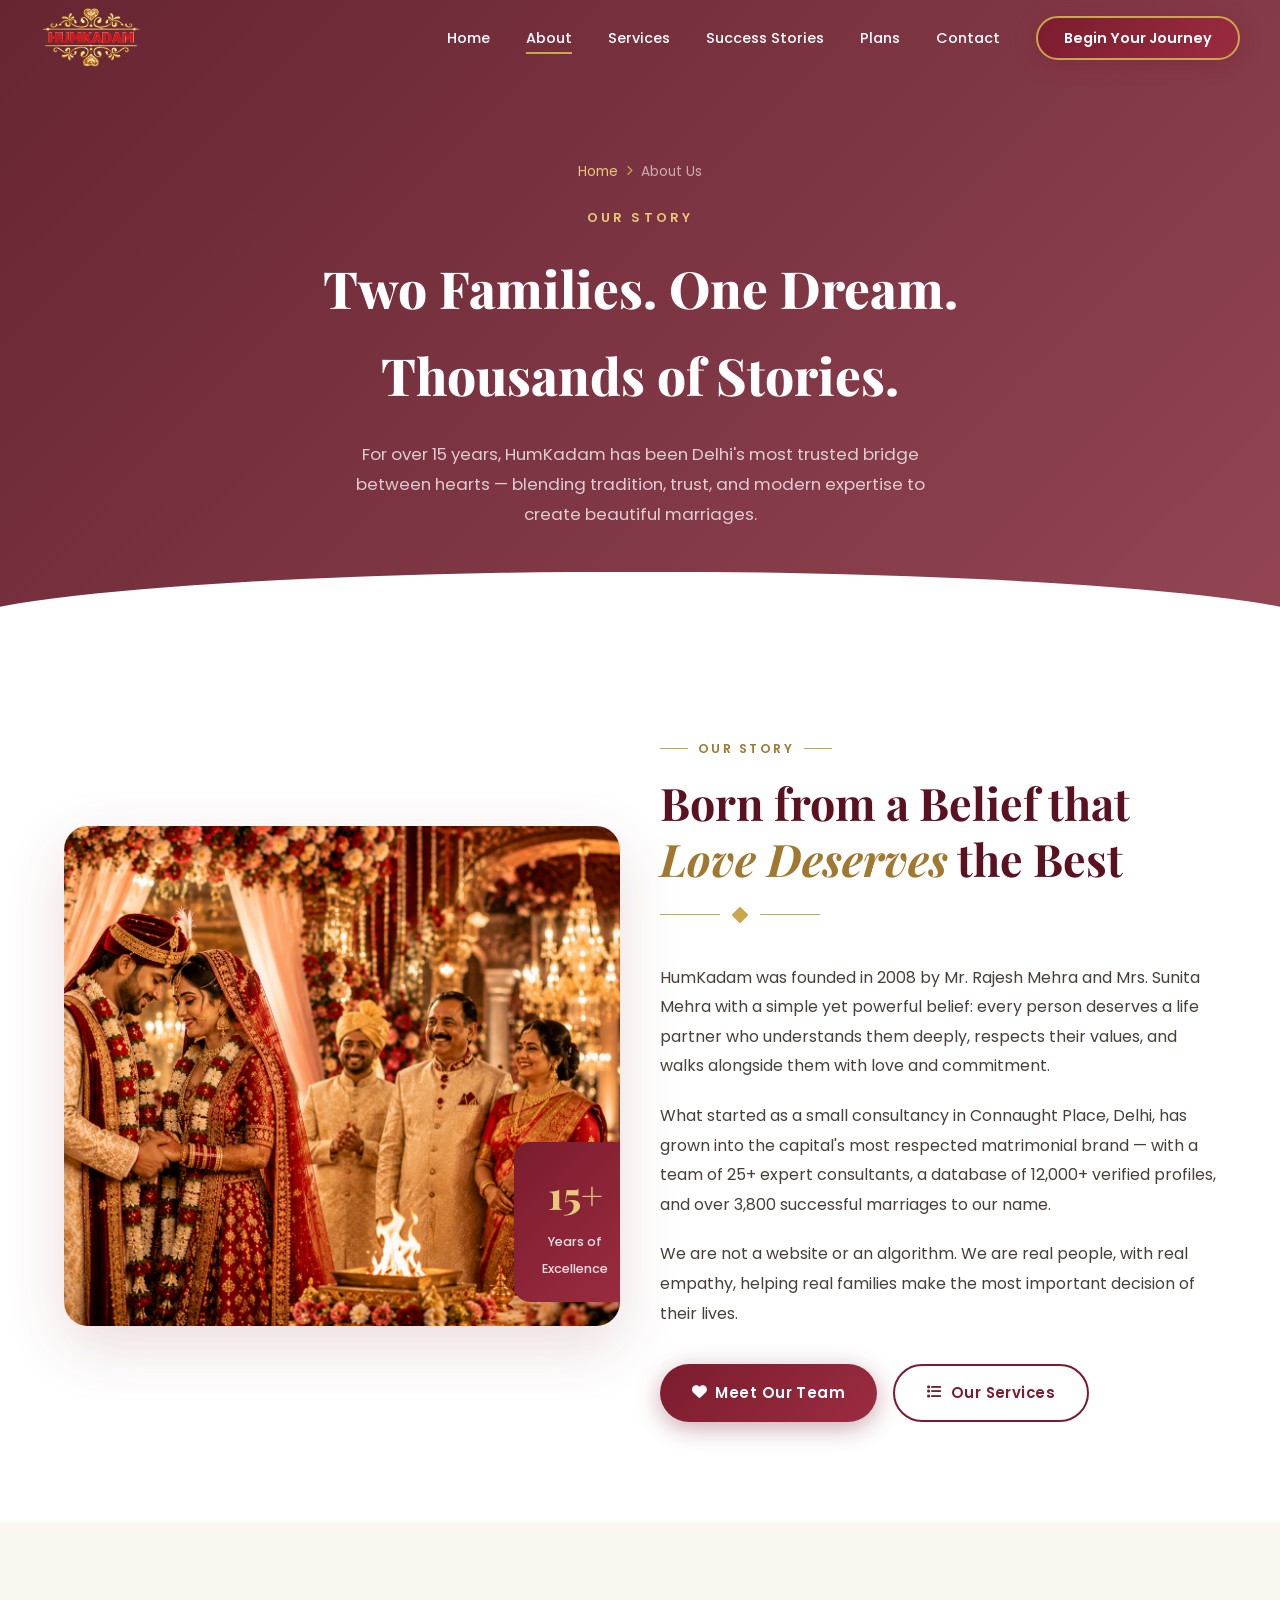
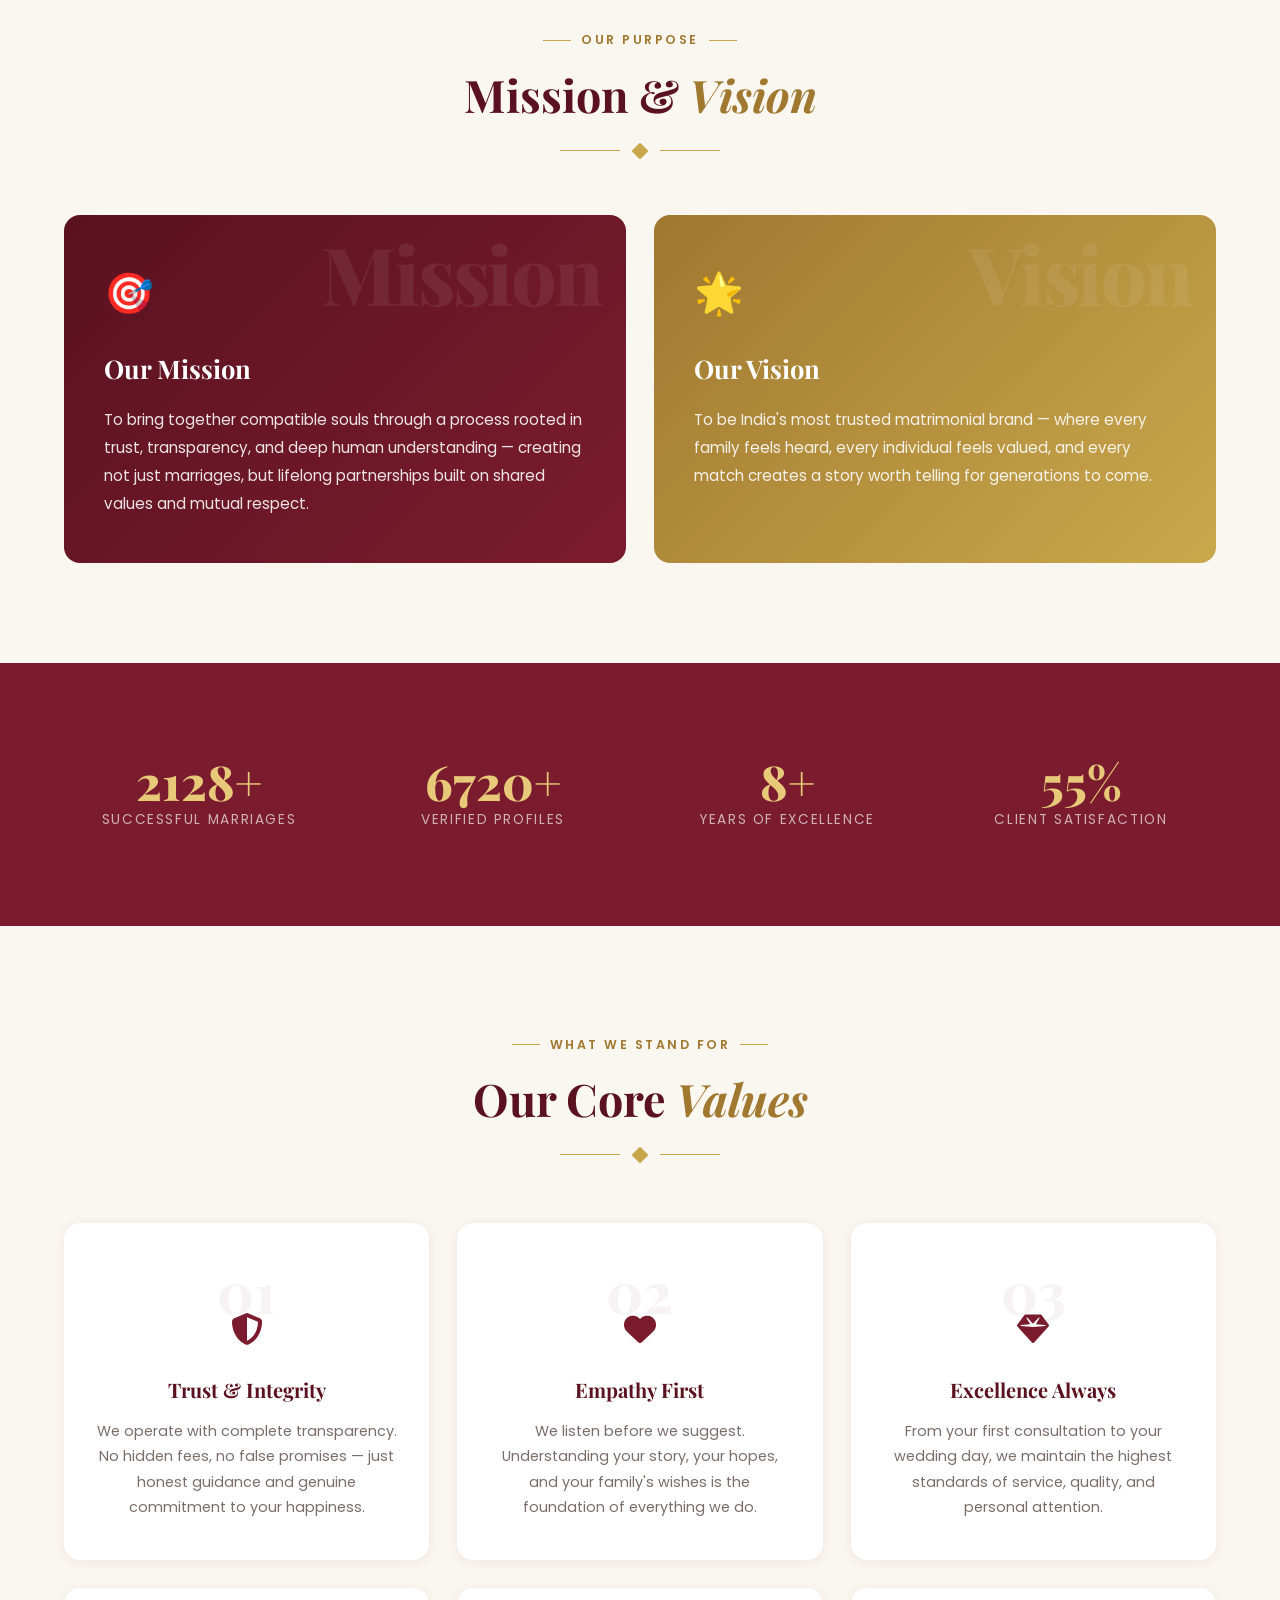
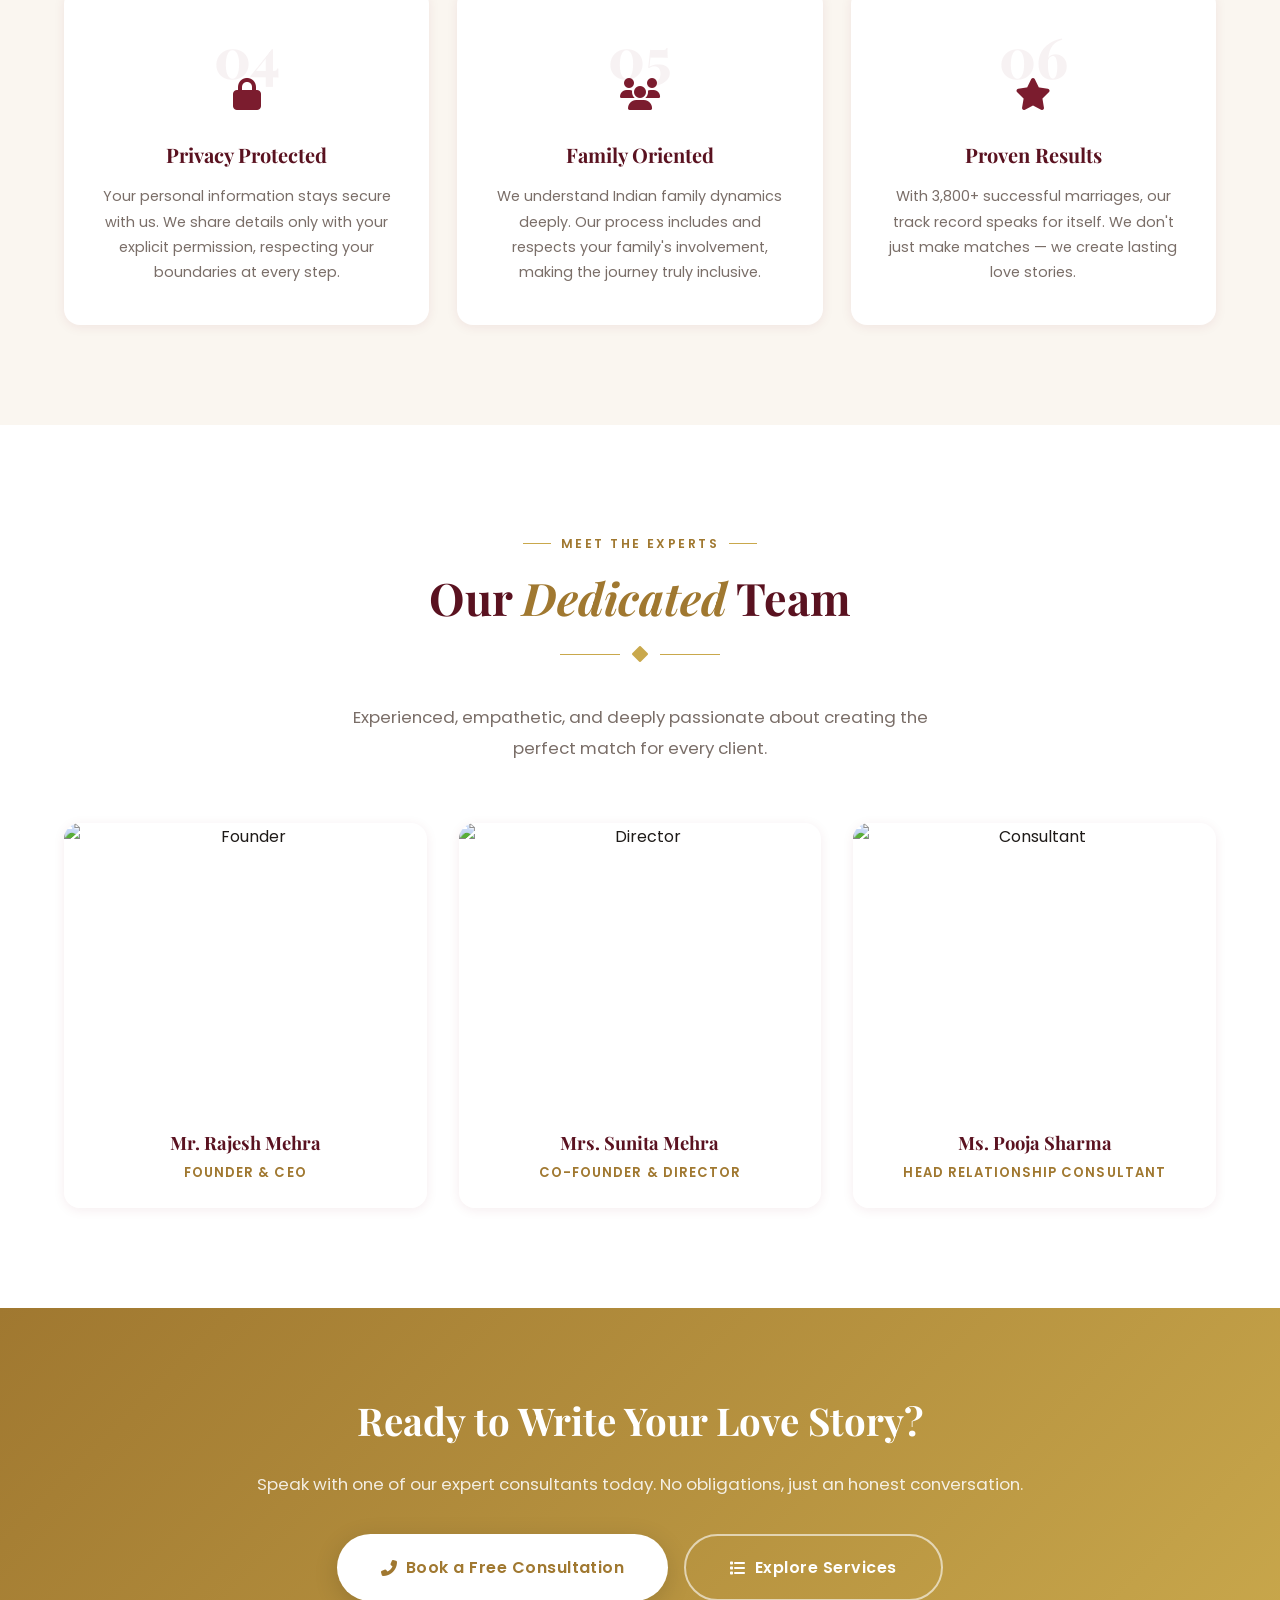
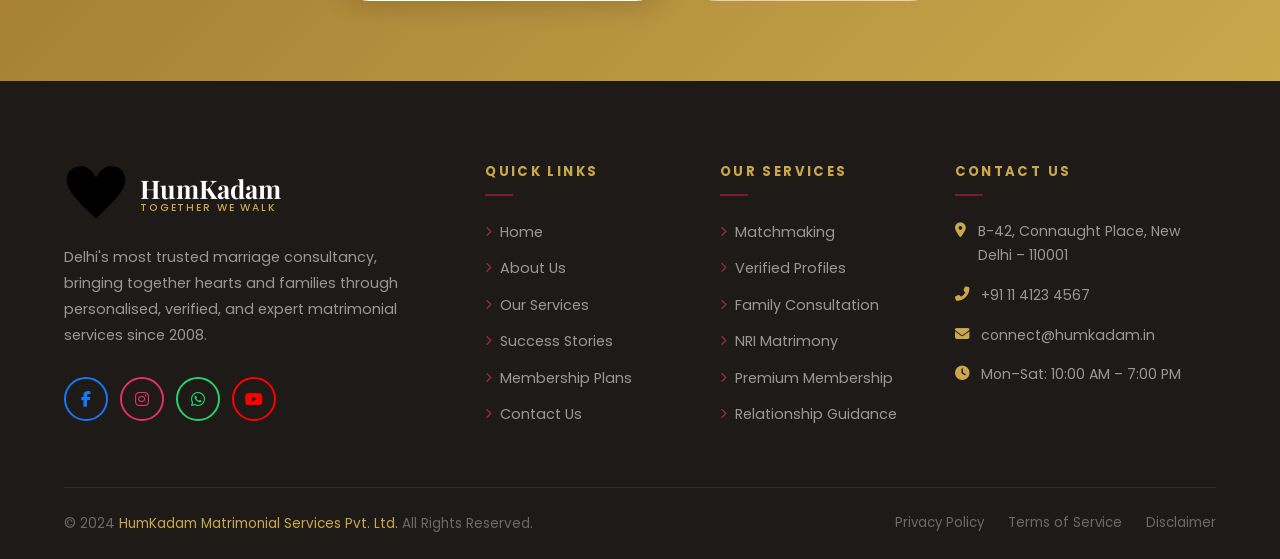
==== commit a20cde8f: "header logo added" ====
--- a/about.html
+++ b/about.html
@@ -54,12 +54,9 @@
     <div class="nav-inner">
       <a class="nav-logo" href="index.html">
         <div class="nav-logo-icon">
-          <svg viewBox="0 0 24 24"><path d="M12 21.593c-5.63-5.539-11-10.297-11-14.402 0-3.791 3.068-5.191 5.281-5.191 1.312 0 4.151.501 5.719 4.457 1.59-3.968 4.464-4.447 5.726-4.447 2.54 0 5.274 1.621 5.274 5.181 0 4.069-5.136 8.625-11 14.402z"/></svg>
-        </div>
-        <div class="nav-logo-text">
-          <span class="nav-logo-name">HumKadam</span>
-          <span class="nav-logo-tagline">Together We Walk</span>
-        </div>
+          <img src="images/Ham_Kadam_Logo.png" alt="HumKadam Logo" />
+        </div>
+     
       </a>
       <ul class="nav-links">
         <li><a href="index.html">Home</a></li>
@@ -79,6 +76,7 @@
     <a href="plans.html">Plans</a><a href="contact.html">Contact</a>
     <a href="contact.html" class="nav-cta">Begin Your Journey</a>
   </div>
+  
 
   <!-- PAGE HERO -->
   <section class="page-hero">
@@ -99,7 +97,7 @@
     <div class="container">
       <div class="grid-2">
         <div class="about-story-img fade-up">
-          <img src="images/Hero Section bg .png" alt="HumKadam Office" loading="lazy" />
+          <img src="images/Hero Section bg .png " alt="HumKadam Office" loading="lazy" />
           <div class="img-badge">
             <span class="big-num">15+</span>
             <span class="badge-label">Years of<br>Excellence</span>
--- a/css/style.css
+++ b/css/style.css
@@ -136,13 +136,19 @@
   gap: 12px;
 }
 .nav-logo-icon {
-  width: 44px; height: 44px;
-  background: linear-gradient(135deg, var(--maroon), var(--maroon-light));
-  border-radius: 50%;
+  width: 100px; height: 100px;
+  background: transparent;
+  border-radius: 0;
   display: flex; align-items: center; justify-content: center;
-  box-shadow: 0 4px 16px rgba(123,28,46,0.3);
-}
-.nav-logo-icon svg { width: 22px; height: 22px; fill: var(--gold-light); }
+  box-shadow: none;
+  overflow: hidden;
+}
+.nav-logo-icon img {
+  width: 100px;
+  height: 100px;
+  object-fit: contain;
+  display: block;
+}
 .nav-logo-text { display: flex; flex-direction: column; line-height: 1.1; }
 .nav-logo-name {
   font-family: var(--font-display);
@@ -1465,6 +1471,12 @@
 }
 .footer-brand .nav-logo-name { color: #fff; font-size: 1.6rem; }
 .footer-brand .nav-logo-tagline { color: var(--gold); }
+.footer-brand .nav-logo-icon {
+  width: 64px; height: 64px;
+  background: transparent;
+  border-radius: 0;
+  box-shadow: none;
+}
 .footer-about {
   font-size: 0.9rem;
   line-height: 1.8;
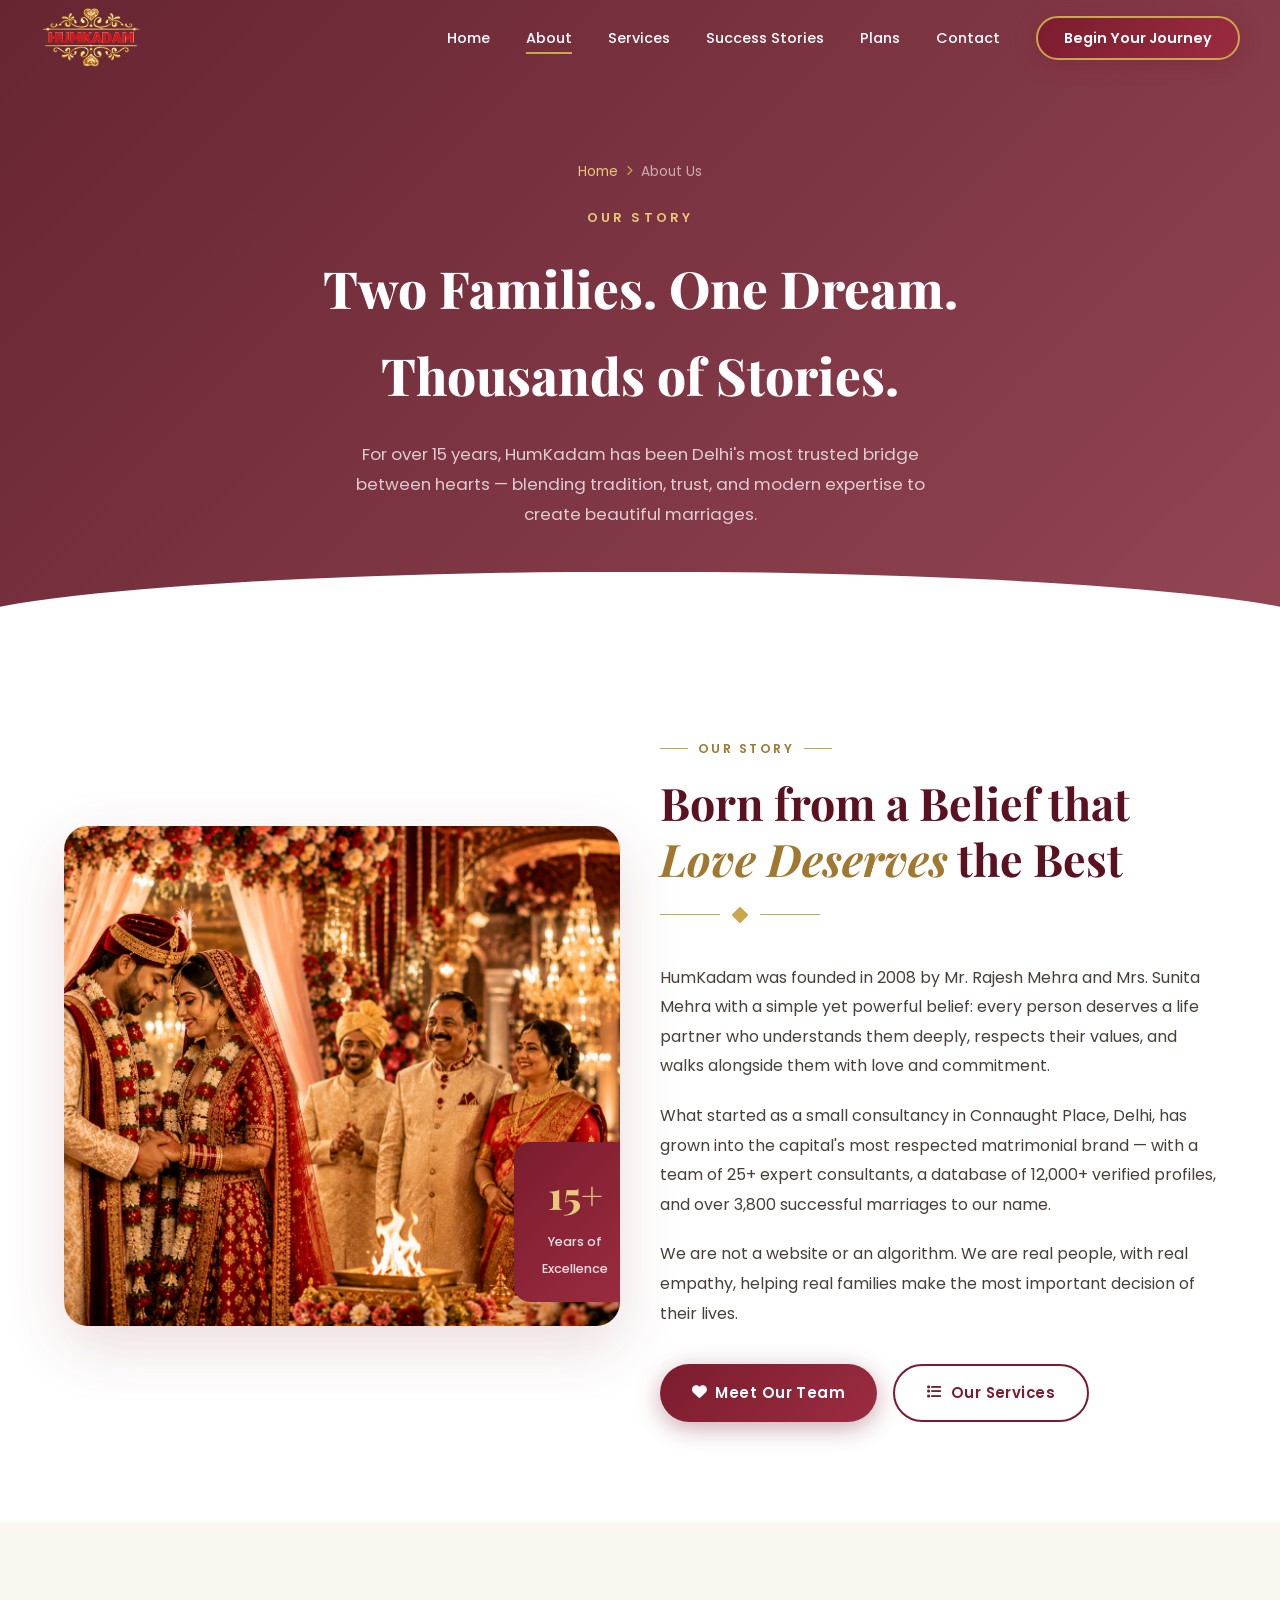
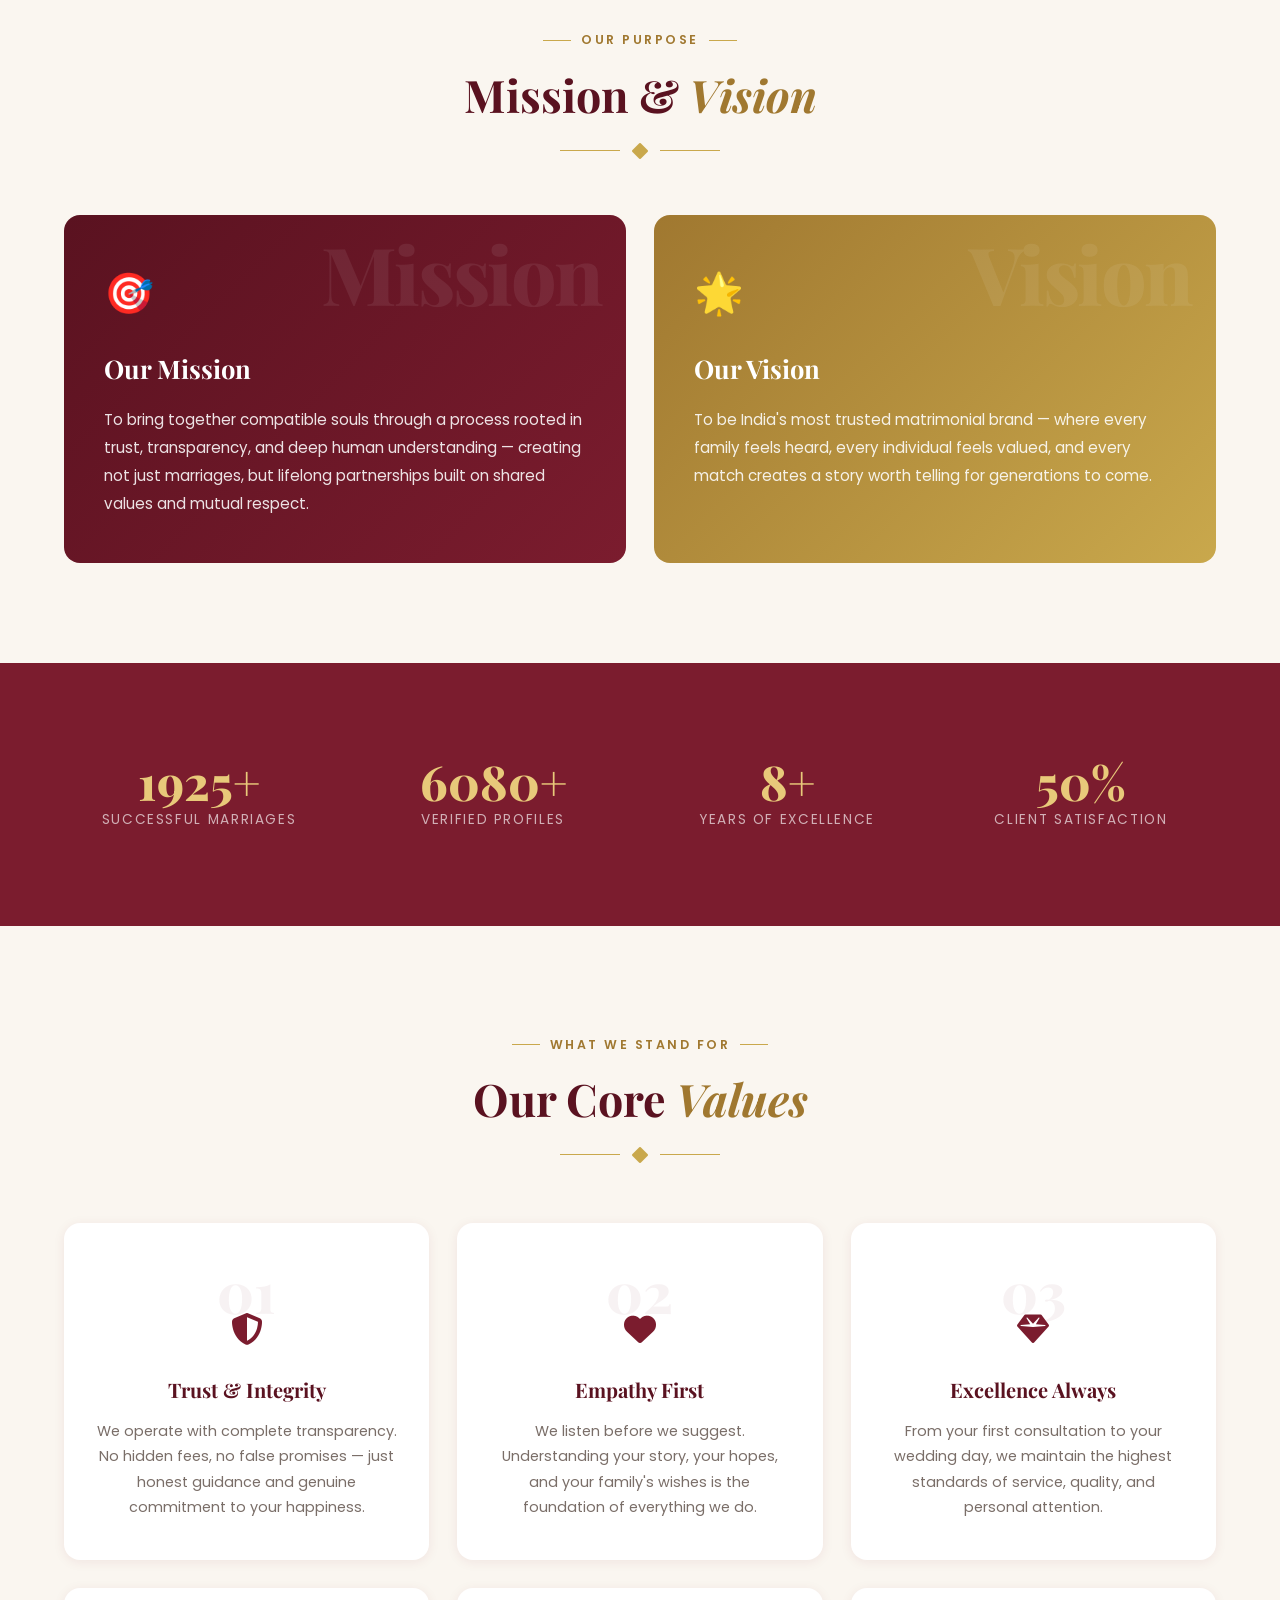
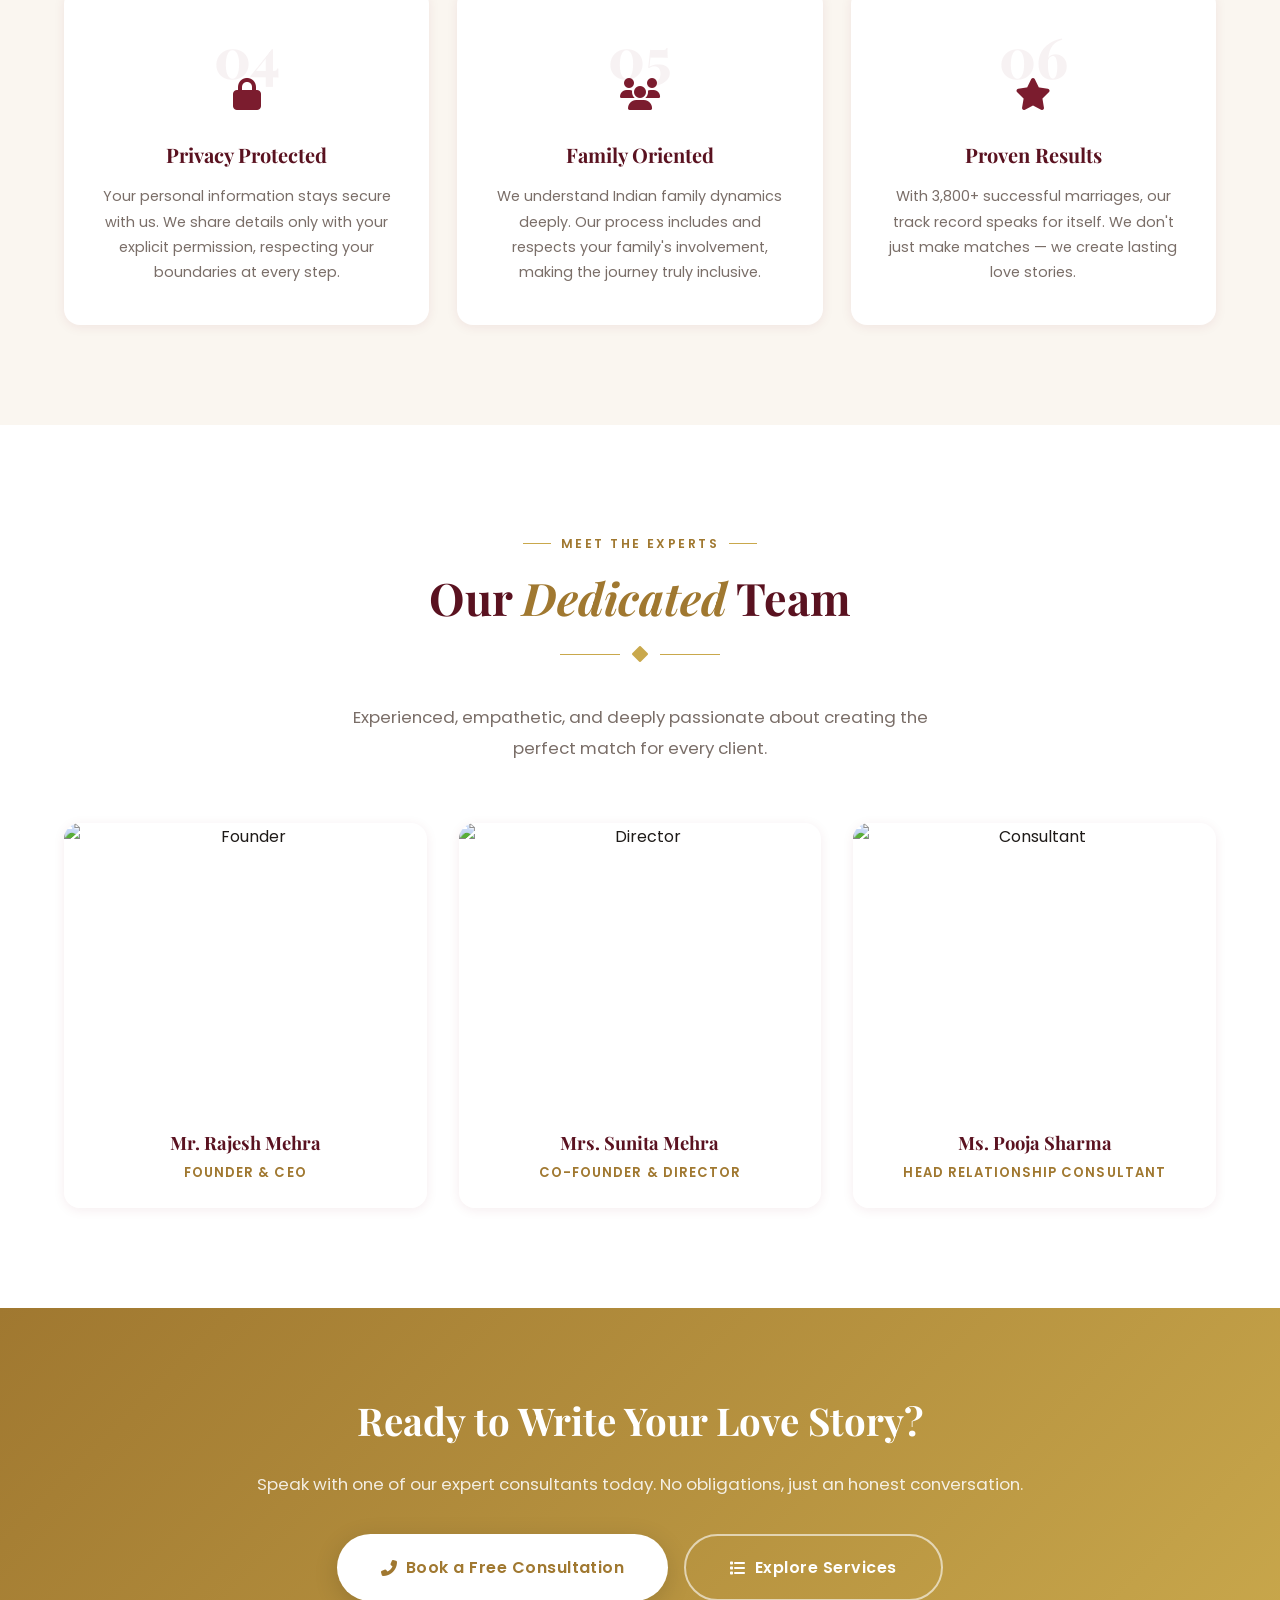
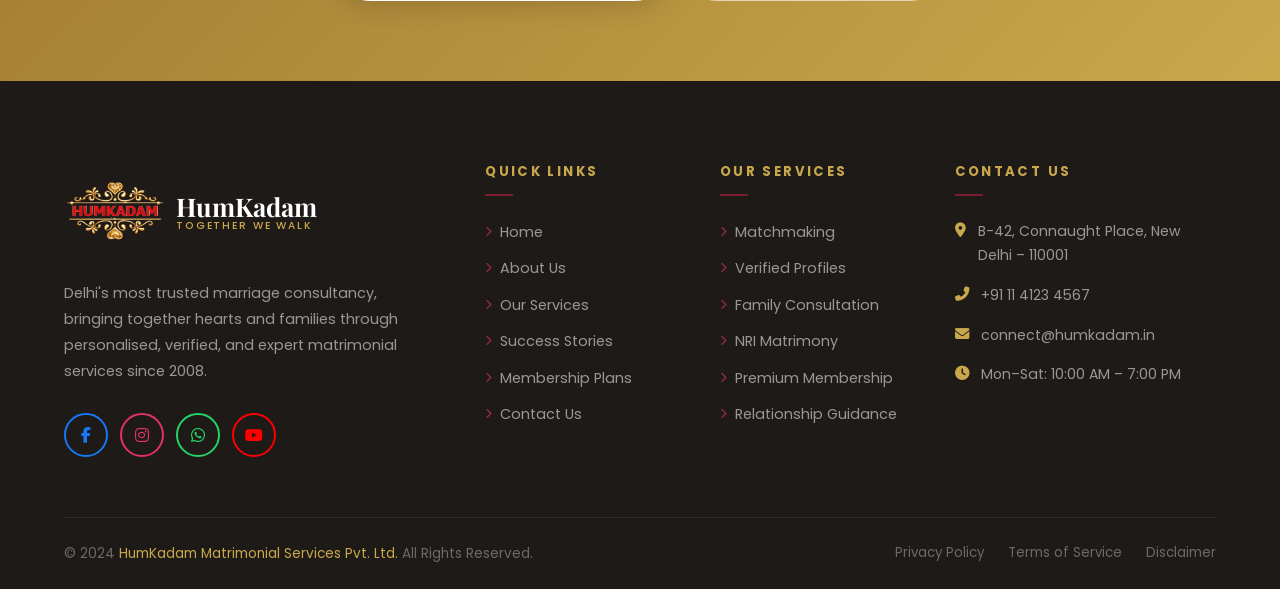
==== commit e96536f0: "sucress stories and gallrey page edited" ====
--- a/about.html
+++ b/about.html
@@ -292,7 +292,9 @@
       <div class="footer-grid">
         <div>
           <a class="nav-logo footer-brand" href="index.html">
-            <div class="nav-logo-icon"><svg viewBox="0 0 24 24"><path d="M12 21.593c-5.63-5.539-11-10.297-11-14.402 0-3.791 3.068-5.191 5.281-5.191 1.312 0 4.151.501 5.719 4.457 1.59-3.968 4.464-4.447 5.726-4.447 2.54 0 5.274 1.621 5.274 5.181 0 4.069-5.136 8.625-11 14.402z"/></svg></div>
+            <div class="nav-logo-icon">
+              <img src="images/Ham_Kadam_Logo.png" alt="HumKadam Logo" />
+            </div>
             <div class="nav-logo-text"><span class="nav-logo-name">HumKadam</span><span class="nav-logo-tagline">Together We Walk</span></div>
           </a>
           <p class="footer-about">Delhi's most trusted marriage consultancy, bringing together hearts and families through personalised, verified, and expert matrimonial services since 2008.</p>
--- a/css/style.css
+++ b/css/style.css
@@ -1472,7 +1472,7 @@
 .footer-brand .nav-logo-name { color: #fff; font-size: 1.6rem; }
 .footer-brand .nav-logo-tagline { color: var(--gold); }
 .footer-brand .nav-logo-icon {
-  width: 64px; height: 64px;
+  width: 100px; height: 100px;
   background: transparent;
   border-radius: 0;
   box-shadow: none;
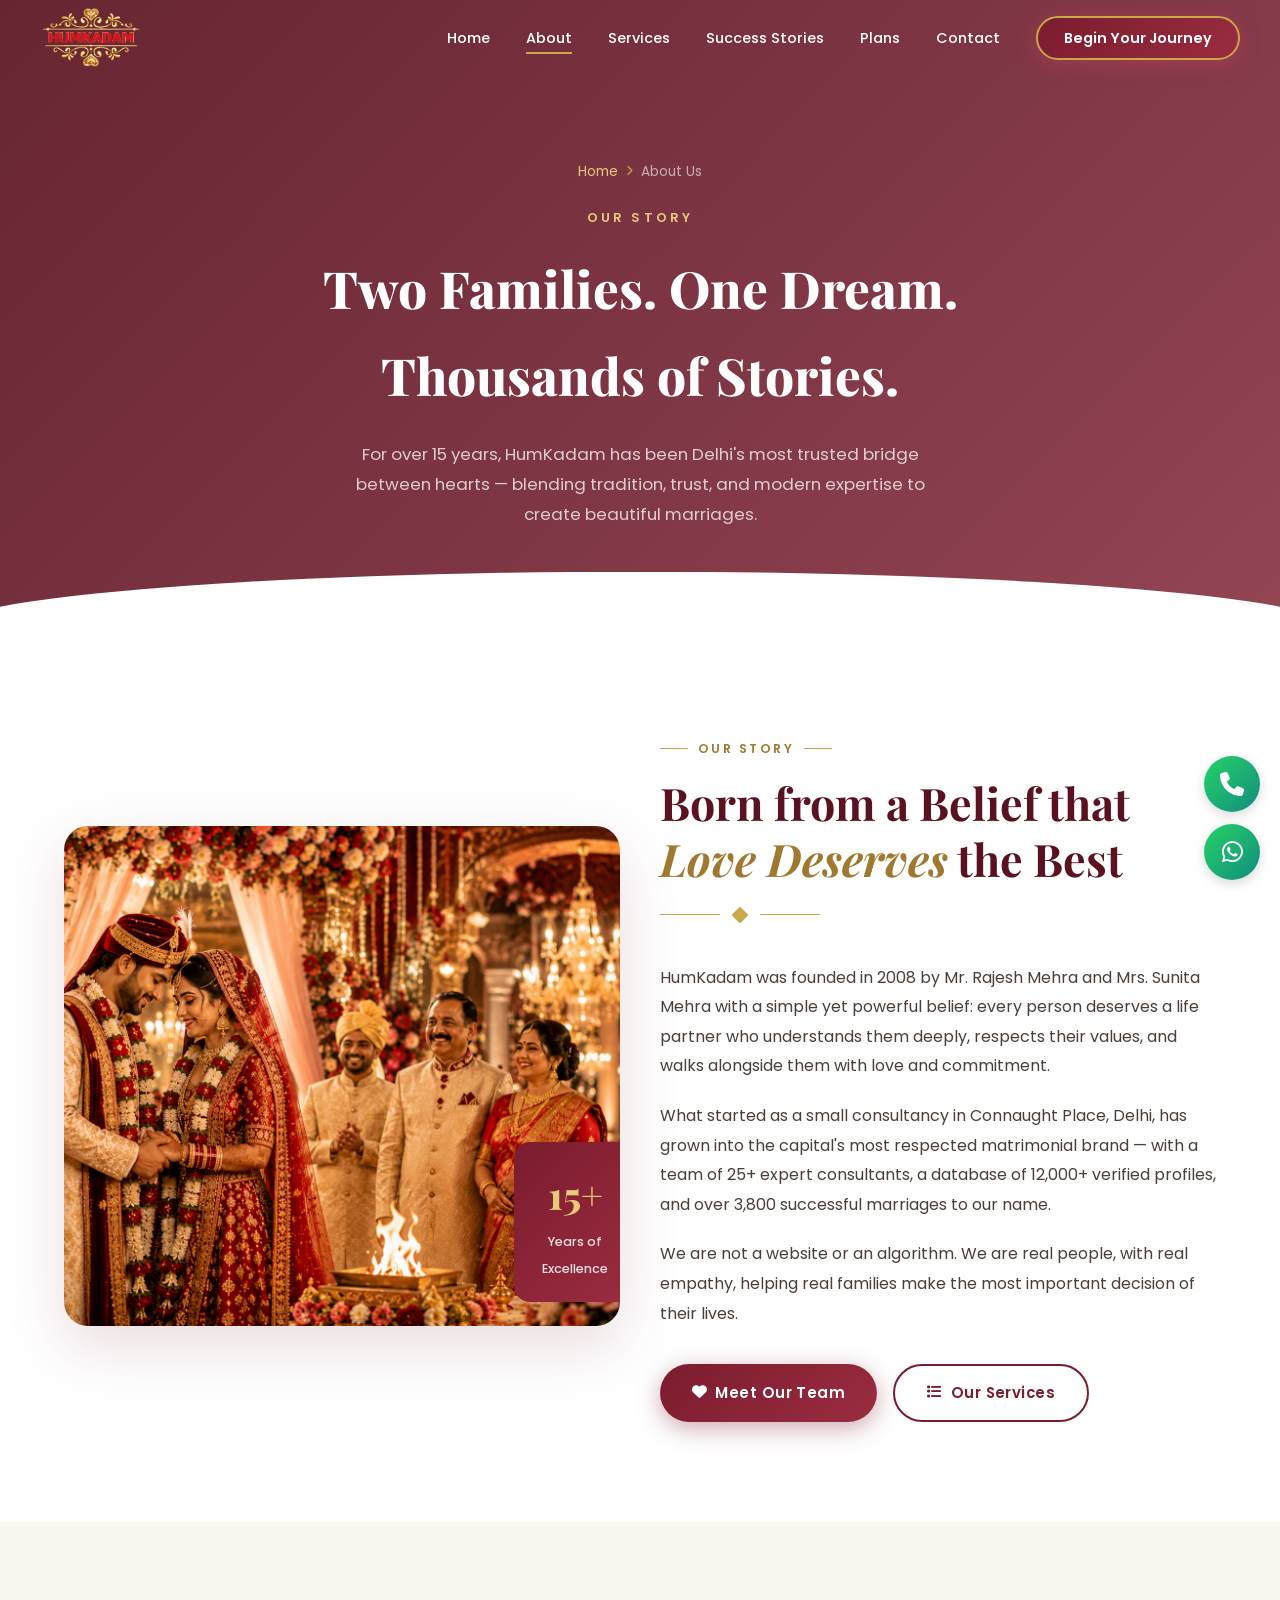
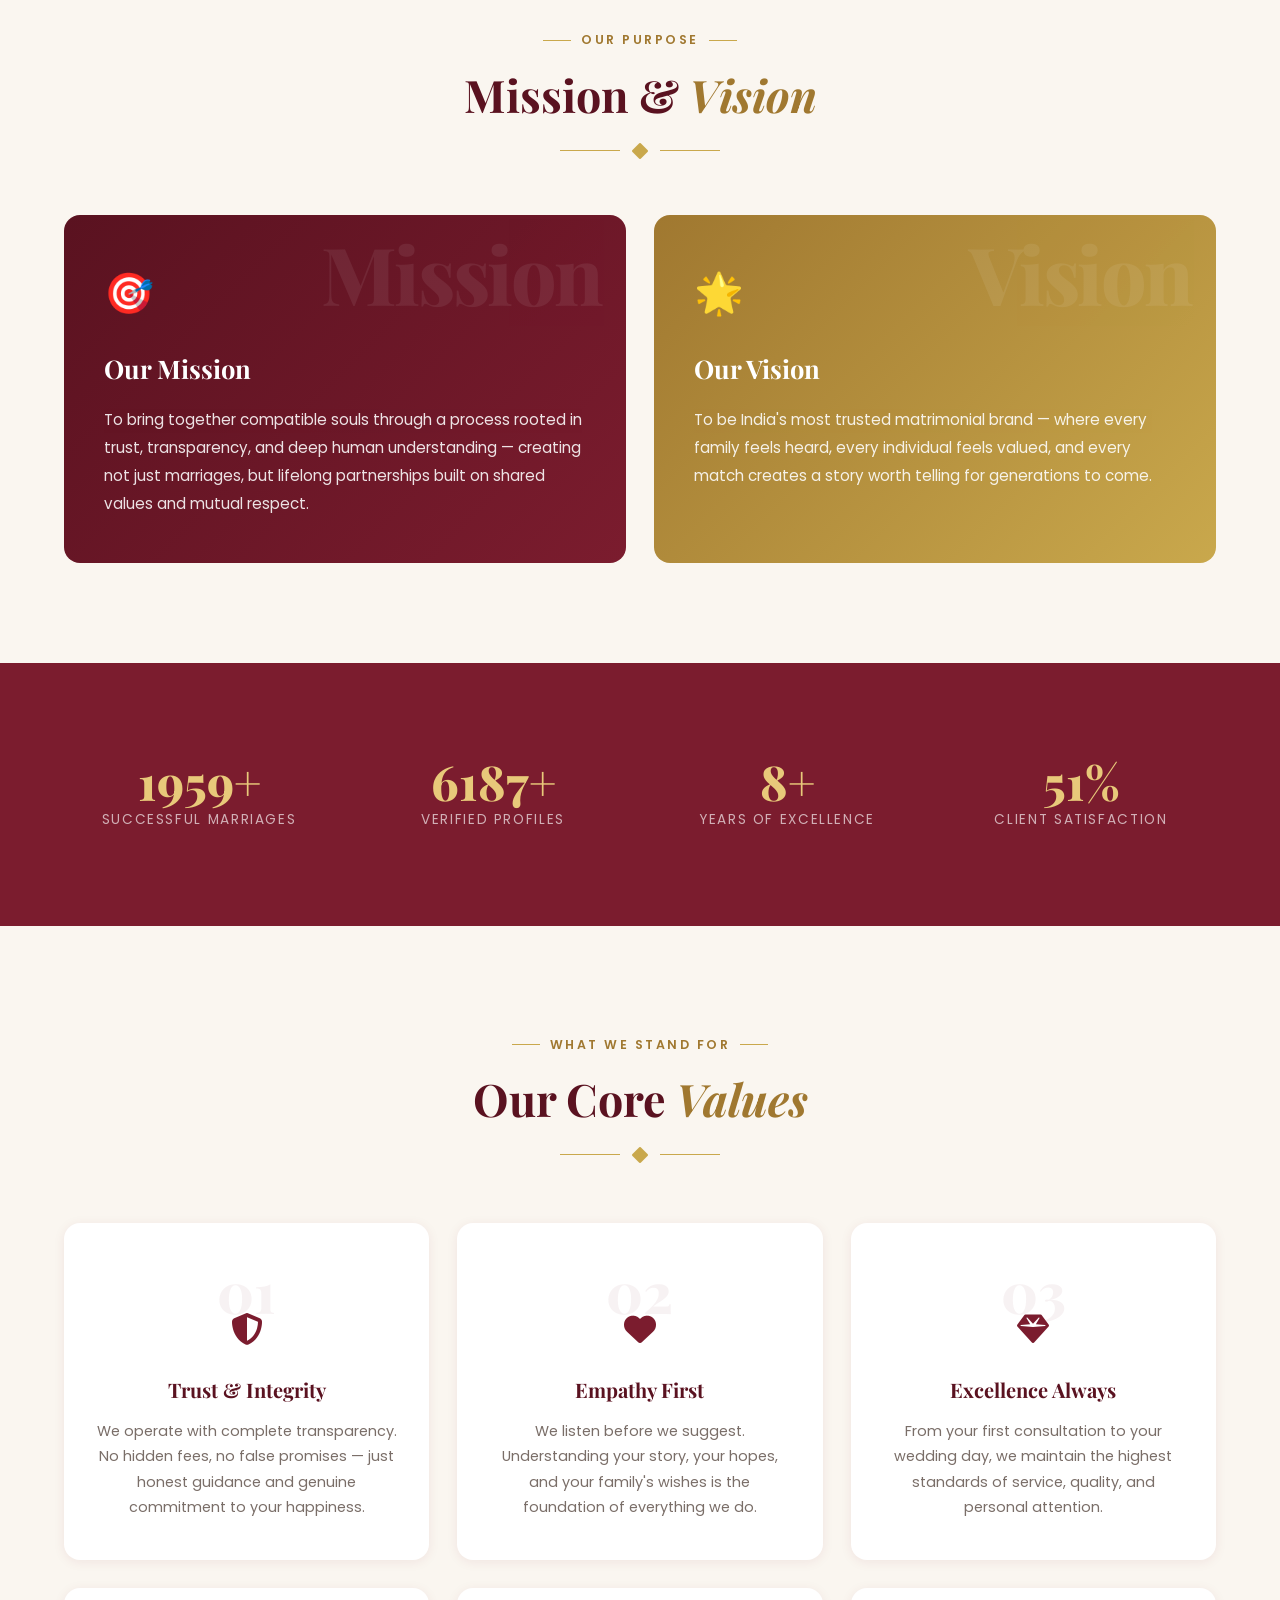
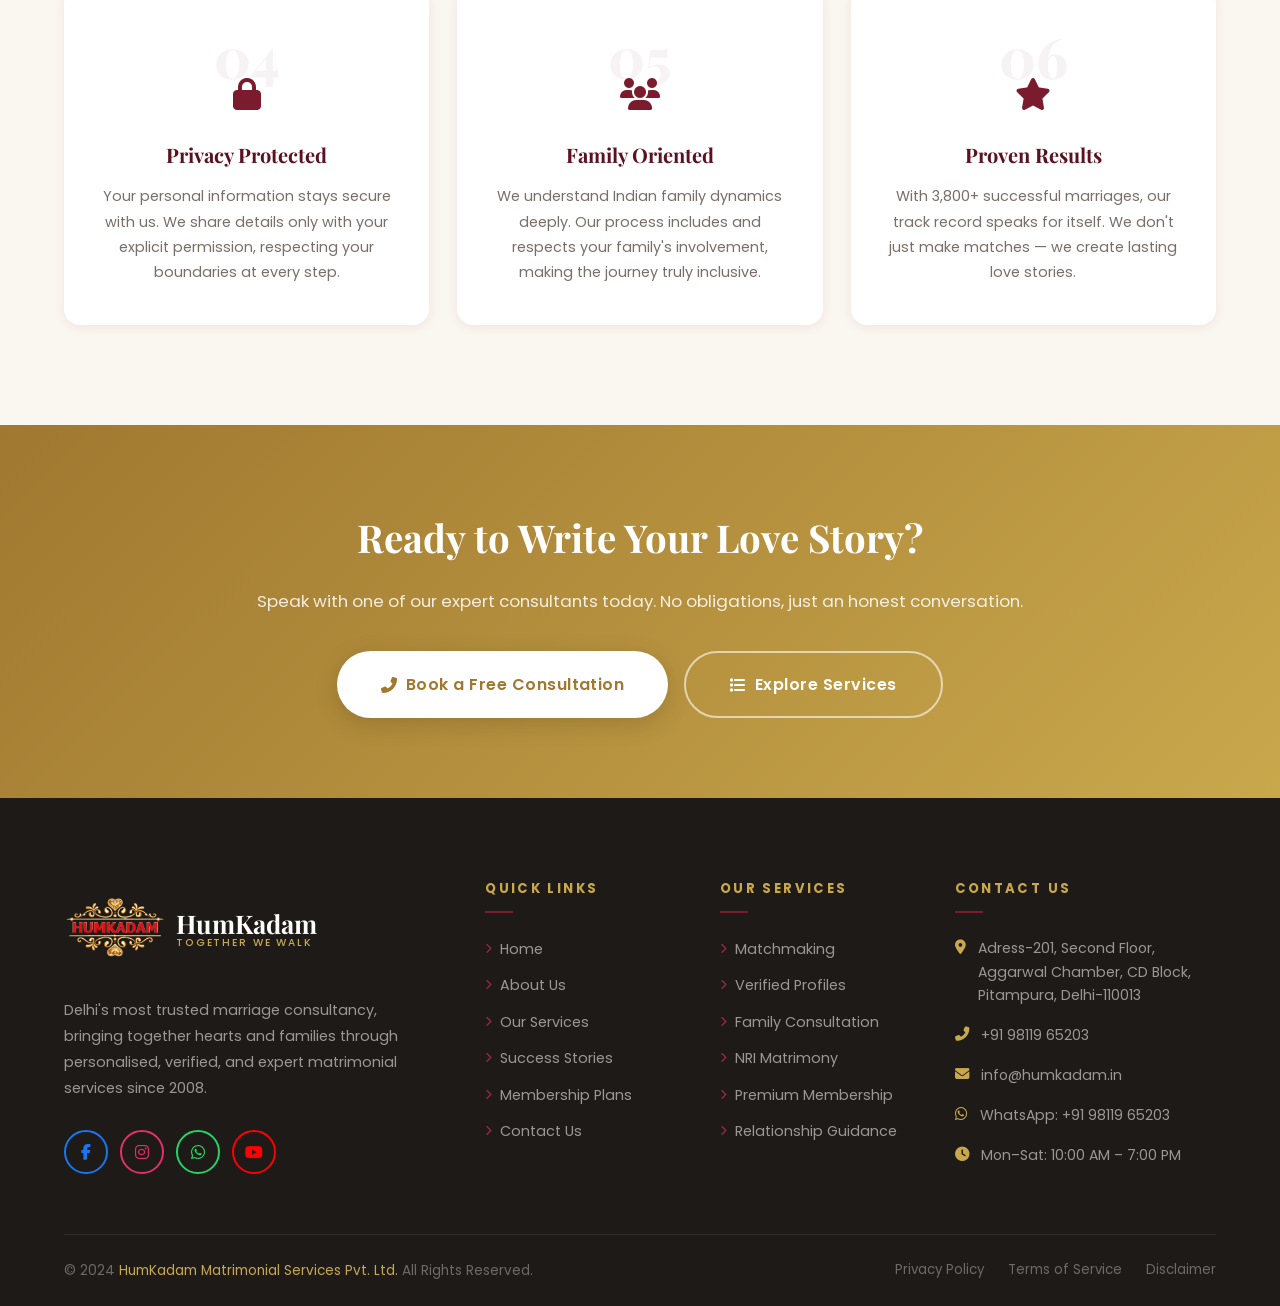
==== commit e06601cf: "all web site done" ====
--- a/about.html
+++ b/about.html
@@ -221,58 +221,7 @@
     </div>
   </section>
 
-  <!-- TEAM -->
-  <section class="section-pad team-section">
-    <div class="container">
-      <div class="text-center fade-up">
-        <span class="section-label">Meet the Experts</span>
-        <h2 class="section-title">Our <span>Dedicated</span> Team</h2>
-        <div class="ornament"><span></span><i class="fas fa-diamond"></i><span></span></div>
-        <p class="section-desc centered">Experienced, empathetic, and deeply passionate about creating the perfect match for every client.</p>
-      </div>
-      <div class="team-grid">
-        <div class="team-card fade-up delay-1">
-          <div class="team-img">
-            <img src="https://images.unsplash.com/photo-1560250097-0b93528c311a?w=500&q=80" alt="Founder" loading="lazy" />
-            <div class="team-overlay">
-              <a href="#" class="social-btn"><i class="fab fa-linkedin-in"></i></a>
-              <a href="#" class="social-btn"><i class="fab fa-instagram"></i></a>
-            </div>
-          </div>
-          <div class="team-info">
-            <h3>Mr. Rajesh Mehra</h3>
-            <p class="team-role">Founder & CEO</p>
-          </div>
-        </div>
-        <div class="team-card fade-up delay-2">
-          <div class="team-img">
-            <img src="https://images.unsplash.com/photo-1573496359142-b8d87734a5a2?w=500&q=80" alt="Director" loading="lazy" />
-            <div class="team-overlay">
-              <a href="#" class="social-btn"><i class="fab fa-linkedin-in"></i></a>
-              <a href="#" class="social-btn"><i class="fab fa-instagram"></i></a>
-            </div>
-          </div>
-          <div class="team-info">
-            <h3>Mrs. Sunita Mehra</h3>
-            <p class="team-role">Co-Founder & Director</p>
-          </div>
-        </div>
-        <div class="team-card fade-up delay-3">
-          <div class="team-img">
-            <img src="https://images.unsplash.com/photo-1551836022-d5d88e9218df?w=500&q=80" alt="Consultant" loading="lazy" />
-            <div class="team-overlay">
-              <a href="#" class="social-btn"><i class="fab fa-linkedin-in"></i></a>
-              <a href="#" class="social-btn"><i class="fab fa-instagram"></i></a>
-            </div>
-          </div>
-          <div class="team-info">
-            <h3>Ms. Pooja Sharma</h3>
-            <p class="team-role">Head Relationship Consultant</p>
-          </div>
-        </div>
-      </div>
-    </div>
-  </section>
+ 
 
   <!-- CTA BANNER -->
   <section class="cta-banner">
@@ -322,9 +271,10 @@
           <li><a href="services.html"><i class="fas fa-chevron-right"></i> Relationship Guidance</a></li>
         </ul></div>
         <div class="footer-col"><h4>Contact Us</h4><div class="footer-contact-items">
-          <div class="footer-contact-item"><i class="fas fa-map-marker-alt"></i><span>B-42, Connaught Place, New Delhi – 110001</span></div>
-          <div class="footer-contact-item"><i class="fas fa-phone-alt"></i><a href="tel:+911141234567">+91 11 4123 4567</a></div>
-          <div class="footer-contact-item"><i class="fas fa-envelope"></i><a href="mailto:connect@humkadam.in">connect@humkadam.in</a></div>
+          <div class="footer-contact-item"><i class="fas fa-map-marker-alt"></i><span>Adress-201, Second Floor, Aggarwal Chamber, CD Block, Pitampura, Delhi-110013</span></div>
+          <div class="footer-contact-item"><i class="fas fa-phone-alt"></i><a href="tel:+919811965203">+91 98119 65203</a></div>
+          <div class="footer-contact-item"><i class="fas fa-envelope"></i><a href="mailto:info@humkadam.in">info@humkadam.in</a></div>
+          <div class="footer-contact-item"><i class="fab fa-whatsapp"></i><a href="https://wa.me/919811965203" target="_blank">WhatsApp: +91 98119 65203</a></div>
           <div class="footer-contact-item"><i class="fas fa-clock"></i><span>Mon–Sat: 10:00 AM – 7:00 PM</span></div>
         </div></div>
       </div>
@@ -336,6 +286,19 @@
   </footer>
 
   <button class="back-top" id="backTop"><i class="fas fa-chevron-up"></i></button>
+
+  <!-- Floating Contact Buttons -->
+  <div class="floating-contact-buttons">
+    <a href="tel:+919811965203" class="floating-btn floating-call" title="Call Us">
+      <i class="fas fa-phone"></i>
+      <span>Call</span>
+    </a>
+    <a href="https://wa.me/919811965203?text=Hi%20HumKadam%2C%20I'm%20interested%20in%20your%20matrimonial%20services" target="_blank" class="floating-btn floating-whatsapp" title="WhatsApp Us">
+      <i class="fab fa-whatsapp"></i>
+      <span>WhatsApp</span>
+    </a>
+  </div>
+
   <script src="js/script.js"></script>
 </body>
 </html>
--- a/css/style.css
+++ b/css/style.css
@@ -206,20 +206,21 @@
   padding: 10px 26px !important;
   border-radius: 50px;
   font-weight: 600 !important;
-  box-shadow: 0 4px 20px rgba(123,28,46,0.35);
+  box-shadow: 0 4px 20px rgba(214, 69, 96, 0.35);
   transition: var(--transition) !important;
   border: 2px solid var(--gold);
 }
 .nav-cta::after { display: none !important; }
 .navbar.scrolled .nav-cta {
-  background: linear-gradient(135deg, var(--text-dark), #000);
-  color: #000 !important;
+  background: linear-gradient(135deg, var(--text-dark), #911313);
+  color: #fff !important;
   border-color: var(--text-dark);
-  text-shadow: none;
+  text-shadow: 0 2px 4px lch(99.31% 0.01 296.81);
+  font-weight: 700 !important;
 }
 .nav-cta:hover {
   transform: translateY(-2px);
-  box-shadow: 0 8px 28px rgba(123,28,46,0.45) !important;
+  box-shadow: 0 8px 28px #ffffff !important;
   color: var(--gold-light) !important;
   background: linear-gradient(135deg, var(--gold-dark), var(--gold));
   border-color: var(--gold-dark);
@@ -1627,4 +1628,95 @@
   .testimonial-card { min-width: 100%; }
   .process-steps { grid-template-columns: 1fr 1fr; }
   .comparison-table th, .comparison-table td { padding: 12px 10px; font-size: 0.8rem; }
+}
+
+/* Floating Contact Buttons */
+.floating-contact-buttons {
+  position: fixed;
+  bottom: 20px;
+  right: 20px;
+  z-index: 1000;
+  display: flex;
+  flex-direction: column;
+  gap: 12px;
+}
+
+.floating-btn {
+  display: flex;
+  align-items: center;
+  justify-content: center;
+  width: 56px;
+  height: 56px;
+  border-radius: 50%;
+  color: white;
+  text-decoration: none;
+  transition: all 0.3s ease;
+  box-shadow: 0 4px 12px rgba(0,0,0,0.15);
+  position: relative;
+  overflow: hidden;
+}
+
+.floating-btn:hover {
+  transform: translateY(-2px);
+  box-shadow: 0 6px 20px rgba(0,0,0,0.25);
+}
+
+.floating-btn span {
+  position: absolute;
+  right: 70px;
+  background: rgba(0,0,0,0.8);
+  color: white;
+  padding: 6px 12px;
+  border-radius: 6px;
+  font-size: 14px;
+  white-space: nowrap;
+  opacity: 0;
+  pointer-events: none;
+  transition: opacity 0.3s ease;
+}
+
+.floating-btn:hover span {
+  opacity: 1;
+}
+
+.floating-call {
+  background: linear-gradient(135deg, #25d366, #128c7e);
+}
+
+.floating-call:hover {
+  background: linear-gradient(135deg, #128c7e, #0a5d54);
+}
+
+.floating-whatsapp {
+  background: linear-gradient(135deg, #25d366, #128c7e);
+}
+
+.floating-whatsapp:hover {
+  background: linear-gradient(135deg, #128c7e, #0a5d54);
+}
+
+.floating-btn i {
+  font-size: 24px;
+}
+
+/* Mobile responsive for floating buttons */
+@media (max-width: 768px) {
+  .floating-contact-buttons {
+    bottom: 15px;
+    right: 15px;
+  }
+  
+  .floating-btn {
+    width: 50px;
+    height: 50px;
+  }
+  
+  .floating-btn i {
+    font-size: 20px;
+  }
+  
+  .floating-btn span {
+    right: 60px;
+    font-size: 12px;
+  }
 }
